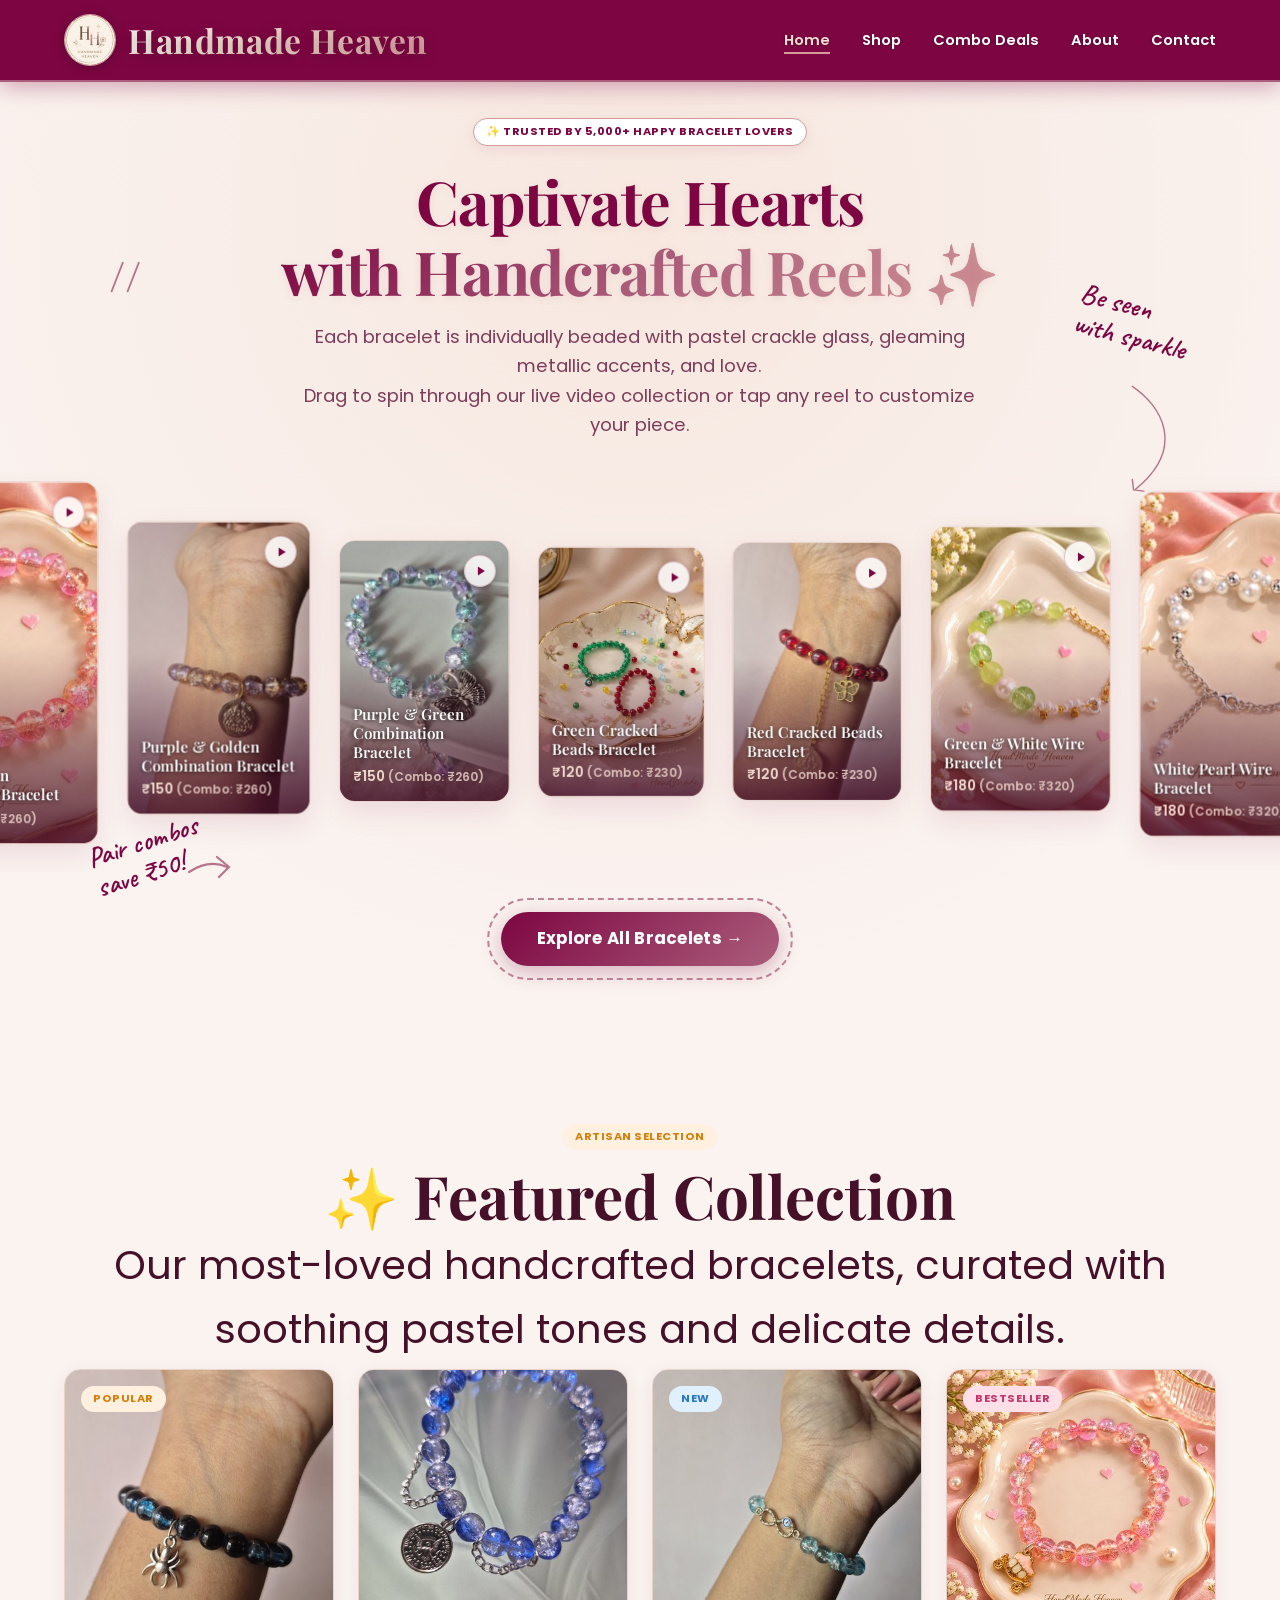
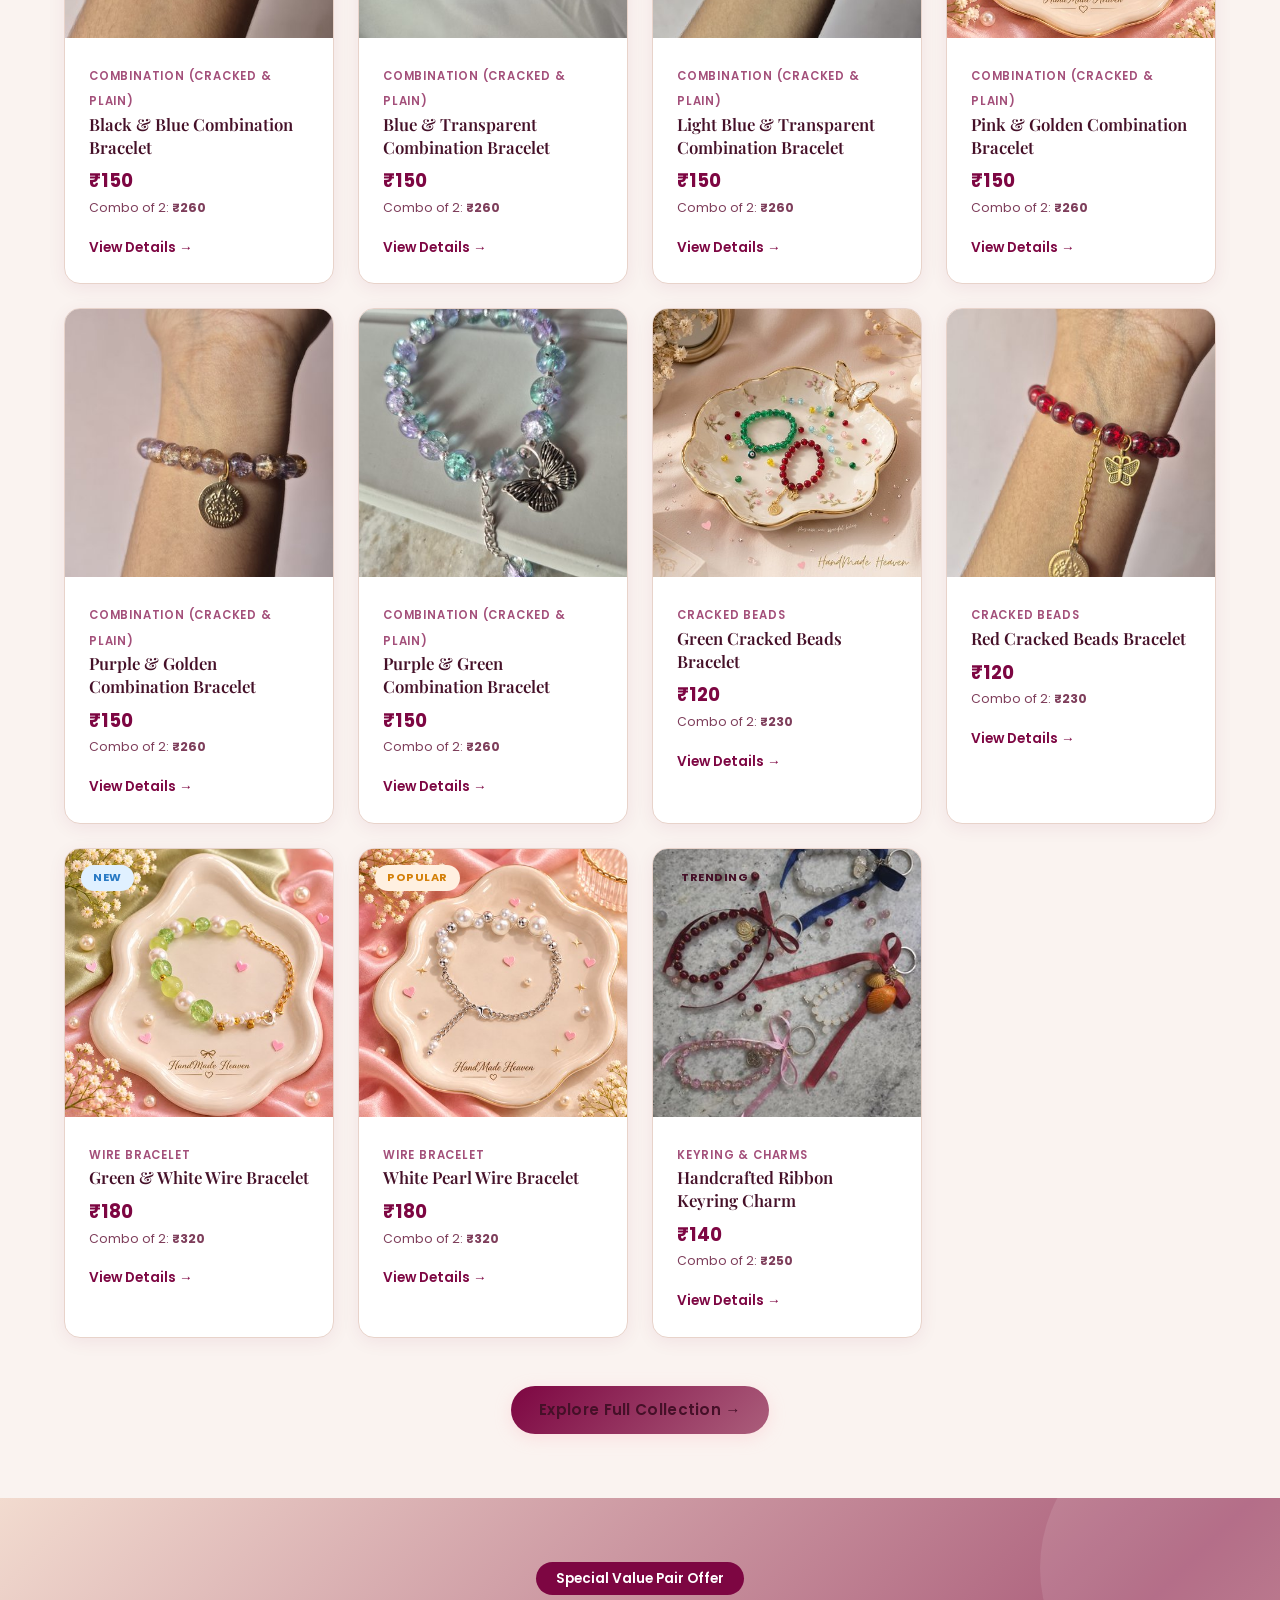
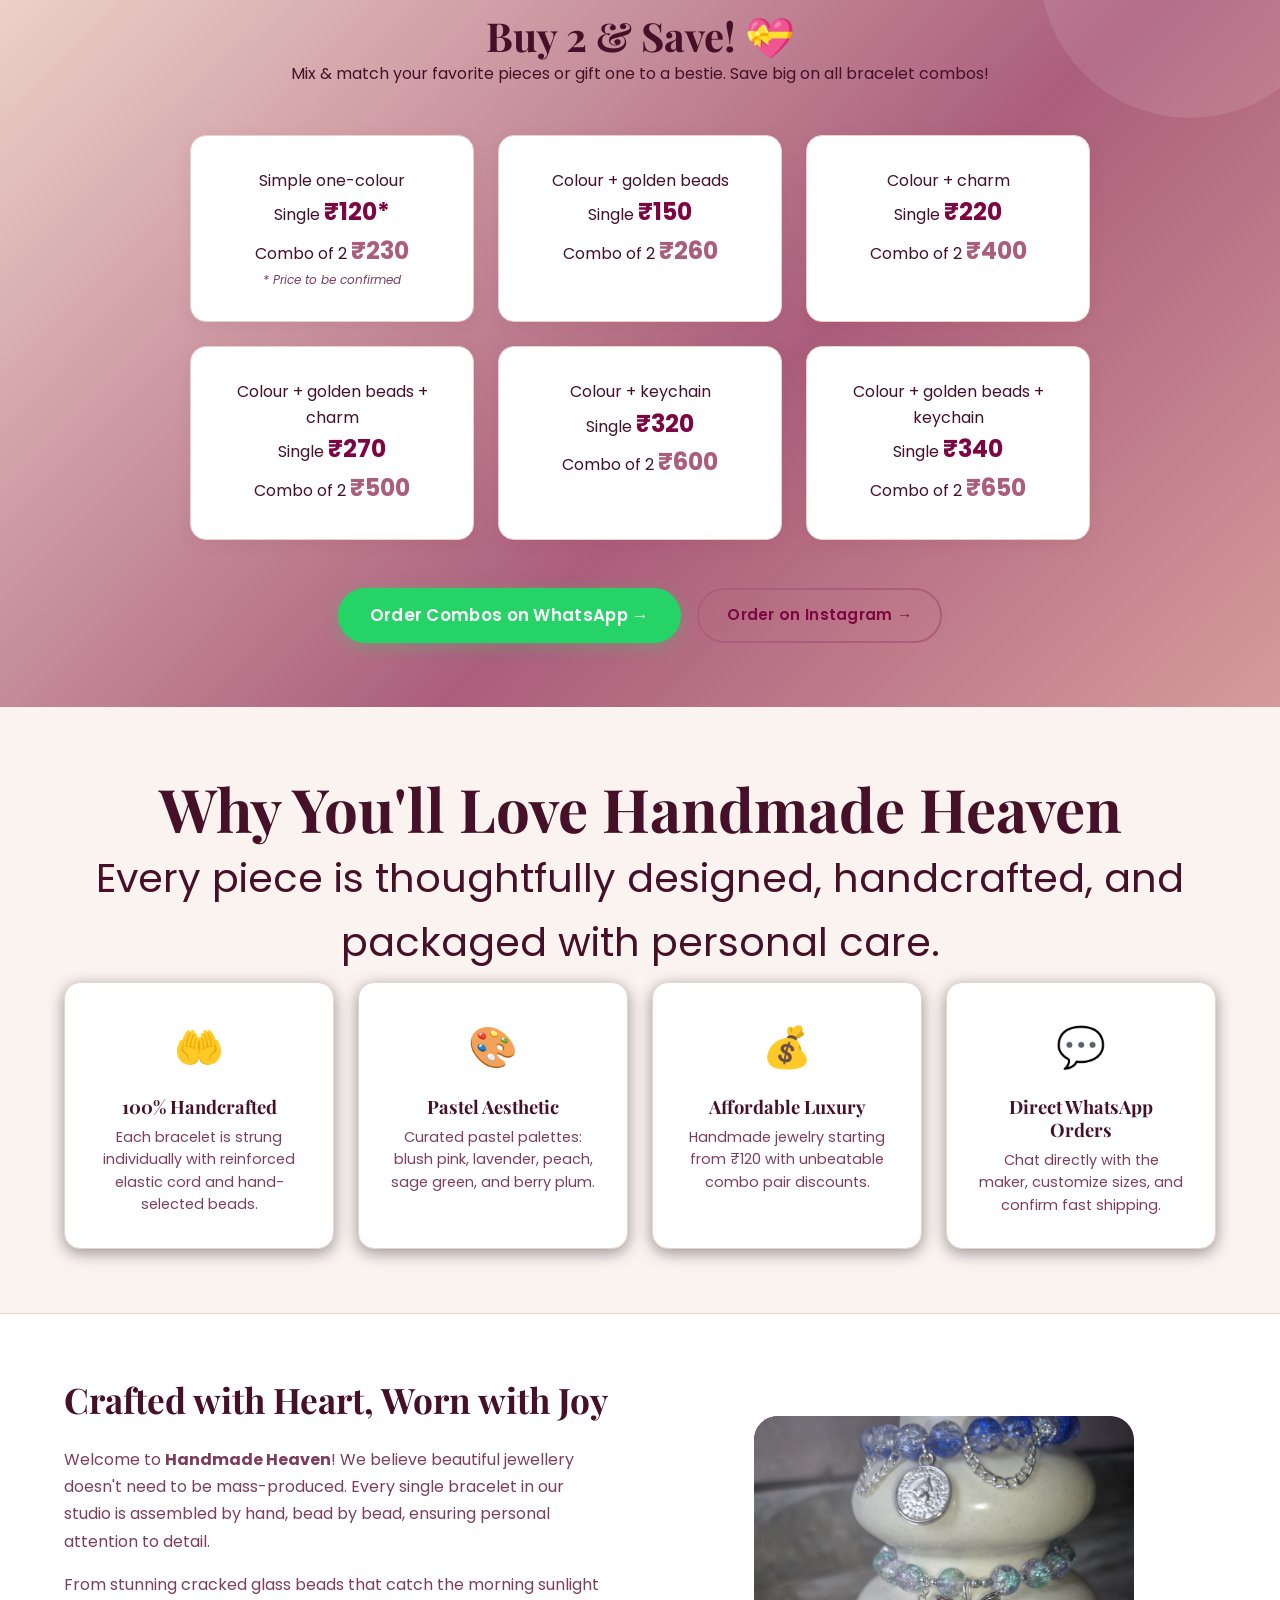
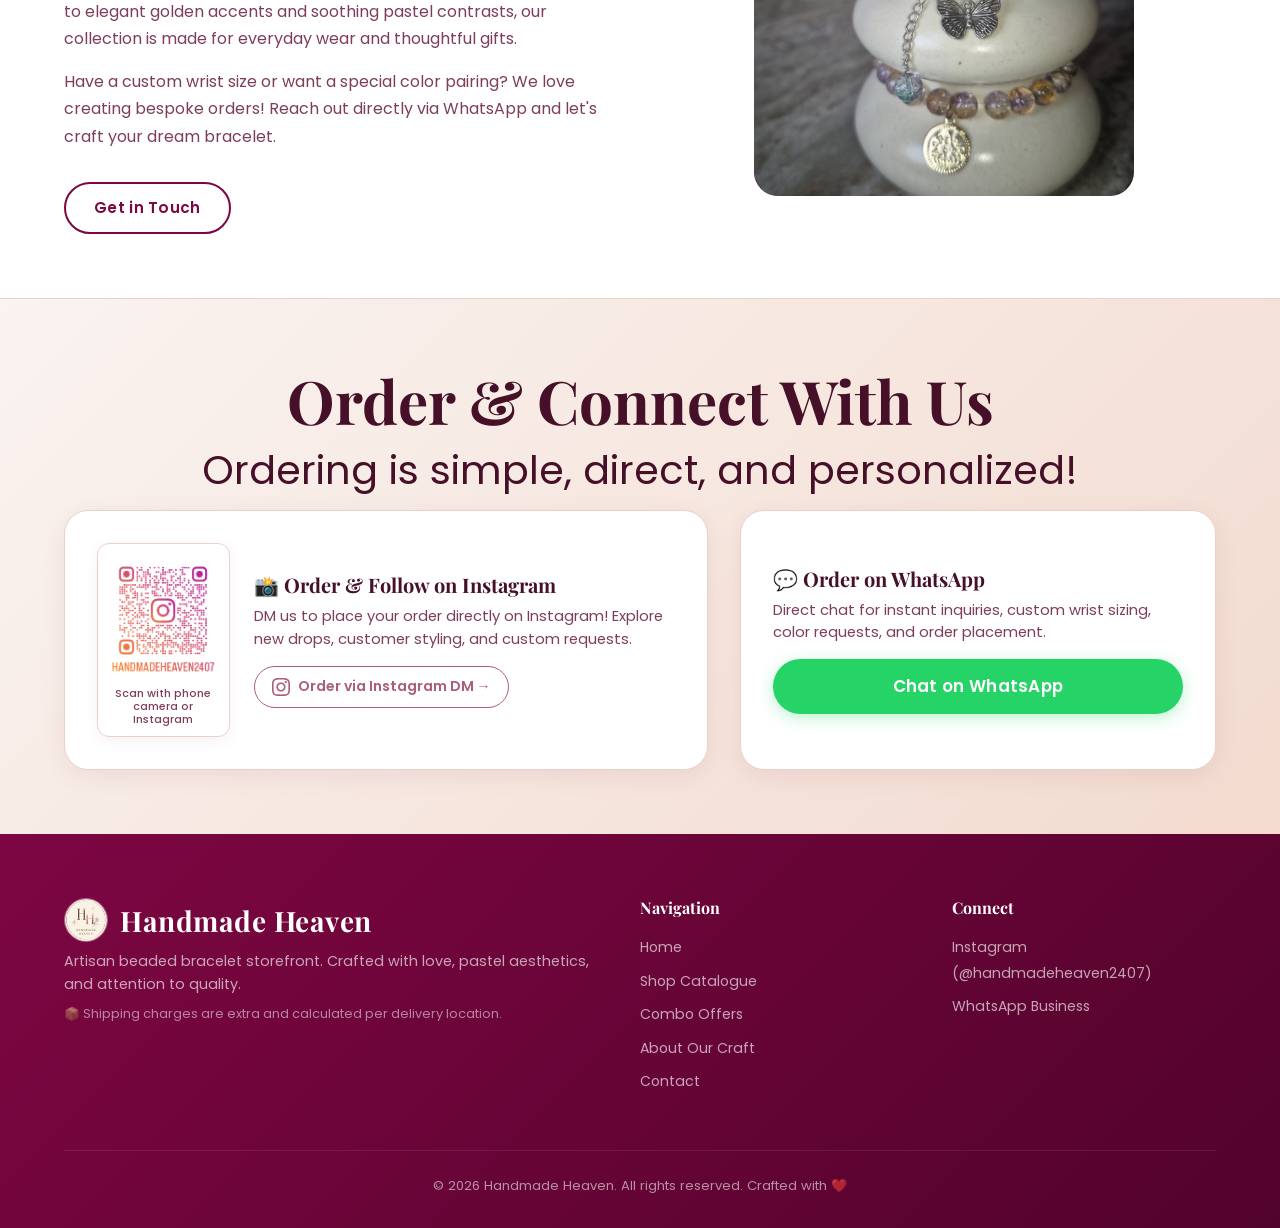
==== index.html @ 4e7ffc8c "Initial release of Handmade Heaven storefront with video carousel and catalog" ====
<!DOCTYPE html>
<html lang="en">
<head>
  <meta charset="UTF-8">
  <meta name="viewport" content="width=device-width, initial-scale=1.0">
  <title>Handmade Heaven | Handcrafted Bracelet Jewelry</title>
  <meta name="description" content="Discover unique, handcrafted beaded bracelets made with love and care. Browse our pastel collection with WhatsApp ordering.">
  <link rel="icon" type="image/png" sizes="32x32" href="favicon.png">
  <link rel="shortcut icon" href="favicon.ico">
  <link rel="apple-touch-icon" href="assets/images/logo.png">
  <link rel="preconnect" href="https://fonts.googleapis.com">
  <link rel="preconnect" href="https://fonts.gstatic.com" crossorigin>
  <link href="https://fonts.googleapis.com/css2?family=Caveat:wght@600&family=Playfair+Display:ital,wght@0,500;0,600;0,700;1,400&family=Poppins:wght@300;400;500;600;700&display=swap" rel="stylesheet">
  <link rel="stylesheet" href="css/style.css">
</head>
<body>

  <!-- Navigation -->
  <nav class="navbar" id="navbar">
    <div class="container">
      <a href="index.html" class="nav-logo">
        <img src="assets/images/logo.png" alt="Handmade Heaven Logo" class="nav-logo-img">
        <span class="nav-logo-text">Handmade Heaven</span>
      </a>
      <ul class="nav-links" id="navLinks">
        <li><a href="index.html" class="active">Home</a></li>
        <li><a href="catalogue.html">Shop</a></li>
        <li><a href="#combos">Combo Deals</a></li>
        <li><a href="#about">About</a></li>
        <li><a href="#contact">Contact</a></li>
      </ul>
      <div class="nav-hamburger" id="navHamburger" aria-label="Toggle Menu">
        <span></span>
        <span></span>
        <span></span>
      </div>
    </div>
  </nav>

  <!-- Hero Section with Cylindrical Video Carousel -->
  <section class="hero hero-reelmark" id="hero">
    <!-- Top badge -->
    <div class="hero-top-badge animate-on-scroll">
      <span class="badge badge-hero">✨ Trusted by 5,000+ happy bracelet lovers</span>
    </div>

    <!-- Centered Headlines -->
    <div class="hero-header-wrap animate-on-scroll">
      <h1 class="hero-main-title">
        Captivate Hearts <br>
        <span class="hero-highlight">with Handcrafted Reels ✨</span>
      </h1>
      <p class="hero-subline">
        Each bracelet is individually beaded with pastel crackle glass, gleaming metallic accents, and love.<br>
        Drag to spin through our live video collection or tap any reel to customize your piece.
      </p>
    </div>

    <!-- Doodles & Handwritten Accents -->
    <div class="hero-doodle-layer">
      <!-- Slashes -->
      <svg class="doodle-slashes" viewBox="0 0 60 60">
        <line class="hand-stroke" x1="12" y1="48" x2="26" y2="12"/>
        <line class="hand-stroke" x1="32" y1="48" x2="46" y2="12"/>
      </svg>

      <!-- Handwritten note right -->
      <div class="hero-hand-note hero-note-right">
        Be seen<br>with sparkle
      </div>
      <svg class="hero-arrow-right" viewBox="0 0 140 200">
        <path class="hand-stroke" d="M 30 15 C 75 45, 115 110, 35 175" />
        <polyline class="hand-stroke" points="30,160 32,176 48,178" />
      </svg>

      <!-- Handwritten note left -->
      <div class="hero-hand-note hero-note-left">
        Pair combos<br>save ₹50!
      </div>
      <svg class="hero-arrow-left" viewBox="0 0 60 50">
        <path class="hand-stroke" d="M 10 25 Q 30 12 48 20" />
        <polyline class="hand-stroke" points="38,10 50,20 40,30" />
      </svg>
    </div>

    <!-- Cylindrical 10-Card Video Carousel Stage -->
    <div class="reelmark-carousel-stage" id="reelCarouselStage" aria-label="Curved video reel showcase">
      <!-- 8-10 product cards injected and morphed by app.js -->
    </div>

    <!-- Main Hero CTA Button -->
    <div class="hero-cta-wrapper animate-on-scroll">
      <div class="btn-cta-ring"></div>
      <a href="catalogue.html" class="btn btn-hero-cta">Explore All Bracelets &rarr;</a>
    </div>
  </section>

  <!-- Featured Collection -->
  <section class="section featured-products" id="featured">
    <div class="container">
      <div class="section-title text-center animate-on-scroll">
        <span class="badge badge-popular" style="margin-bottom: 0.5rem;">Artisan Selection</span>
        <h2>✨ Featured Collection</h2>
        <div class="divider"></div>
        <p>Our most-loved handcrafted bracelets, curated with soothing pastel tones and delicate details.</p>
      </div>

      <div class="products-grid" id="featuredGrid">
        <!-- Rendered by app.js -->
      </div>

      <div class="text-center" style="margin-top: var(--space-2xl);">
        <a href="catalogue.html" class="btn btn-primary btn-lg">Explore Full Collection &rarr;</a>
      </div>
    </div>
  </section>

  <!-- Combo Deals Section -->
  <section class="section combo-section" id="combos">
    <div class="container">
      <div class="combo-header animate-on-scroll">
        <span class="combo-badge">Special Value Pair Offer</span>
        <h2>Buy 2 &amp; Save! 💝</h2>
        <p>Mix &amp; match your favorite pieces or gift one to a bestie. Save big on all bracelet combos!</p>
      </div>

      <div class="pricing-grid animate-on-scroll" id="pricingCards">
        <!-- Rendered dynamically by app.js -->
      </div>

      <div class="text-center" style="margin-top: var(--space-2xl); display: flex; justify-content: center; gap: 1rem; flex-wrap: wrap;">
        <a href="catalogue.html" class="btn btn-whatsapp btn-lg">Order Combos on WhatsApp &rarr;</a>
        <a href="https://www.instagram.com/handmadeheaven2407?utm_source=ig_web_button_share_sheet&xtok=ZDNlZDc0MzIxNw==" target="_blank" rel="noopener noreferrer" class="btn btn-secondary btn-lg" style="border-color: #AB5E7B; color: #7D0642; font-weight: 600;">Order on Instagram &rarr;</a>
      </div>
    </div>
  </section>

  <!-- Why Choose Us Section -->
  <section class="section" id="features">
    <div class="container">
      <div class="section-title text-center animate-on-scroll">
        <h2>Why You'll Love Handmade Heaven</h2>
        <div class="divider"></div>
        <p>Every piece is thoughtfully designed, handcrafted, and packaged with personal care.</p>
      </div>

      <div class="features-grid animate-on-scroll">
        <div class="feature-card">
          <div class="feature-icon">🤲</div>
          <h3>100% Handcrafted</h3>
          <p>Each bracelet is strung individually with reinforced elastic cord and hand-selected beads.</p>
        </div>
        <div class="feature-card">
          <div class="feature-icon">🎨</div>
          <h3>Pastel Aesthetic</h3>
          <p>Curated pastel palettes: blush pink, lavender, peach, sage green, and berry plum.</p>
        </div>
        <div class="feature-card">
          <div class="feature-icon">💰</div>
          <h3>Affordable Luxury</h3>
          <p>Handmade jewelry starting from ₹120 with unbeatable combo pair discounts.</p>
        </div>
        <div class="feature-card">
          <div class="feature-icon">💬</div>
          <h3>Direct WhatsApp Orders</h3>
          <p>Chat directly with the maker, customize sizes, and confirm fast shipping.</p>
        </div>
      </div>
    </div>
  </section>

  <!-- About Section -->
  <section class="section about-section" id="about">
    <div class="container">
      <div class="about-wrapper">
        <div class="about-text animate-on-scroll">
          <h2>Crafted with Heart, Worn with Joy</h2>
          <p>
            Welcome to <strong>Handmade Heaven</strong>! We believe beautiful jewellery doesn't need to be mass-produced. Every single bracelet in our studio is assembled by hand, bead by bead, ensuring personal attention to detail.
          </p>
          <p>
            From stunning cracked glass beads that catch the morning sunlight to elegant golden accents and soothing pastel contrasts, our collection is made for everyday wear and thoughtful gifts.
          </p>
          <p>
            Have a custom wrist size or want a special color pairing? We love creating bespoke orders! Reach out directly via WhatsApp and let's craft your dream bracelet.
          </p>
          <a href="#contact" class="btn btn-outline-dark" style="margin-top: var(--space-md);">Get in Touch</a>
        </div>
        <div class="about-visual animate-on-scroll">
          <div class="about-decorative">
            <img src="assets/images/hero/2.jpg" alt="Handmade Heaven craft artistry" style="width: 100%; height: 100%; object-fit: cover; border-radius: var(--radius-xl);">
          </div>
        </div>
      </div>
    </div>
  </section>

  <!-- Instagram & WhatsApp Contact Section -->
  <section class="section contact-section" id="contact">
    <div class="container">
      <div class="section-title text-center animate-on-scroll">
        <h2>Order &amp; Connect With Us</h2>
        <div class="divider"></div>
        <p>Ordering is simple, direct, and personalized!</p>
      </div>

      <div class="contact-grid animate-on-scroll">
        <div class="contact-block contact-block-instagram">
          <div class="instagram-card-inner">
            <div class="instagram-qr-wrap">
              <img src="assets/images/instagram-qr.png" alt="Handmade Heaven Instagram QR Code" class="instagram-qr-img">
              <span class="qr-scan-hint">Scan with phone camera or Instagram</span>
            </div>
            <div class="instagram-card-info">
              <h3>📸 Order &amp; Follow on Instagram</h3>
              <p>DM us to place your order directly on Instagram! Explore new drops, customer styling, and custom requests.</p>
              <div class="instagram-actions-wrap">
                <a href="https://www.instagram.com/handmadeheaven2407?utm_source=ig_web_button_share_sheet&xtok=ZDNlZDc0MzIxNw==" target="_blank" rel="noopener noreferrer" class="instagram-link">
                  <svg width="18" height="18" viewBox="0 0 24 24" fill="currentColor" style="flex-shrink:0;">
                    <path d="M12 2.163c3.204 0 3.584.012 4.85.07 3.252.148 4.771 1.691 4.919 4.919.058 1.265.069 1.645.069 4.849 0 3.205-.012 3.584-.069 4.849-.149 3.225-1.664 4.771-4.919 4.919-1.266.058-1.644.07-4.85.07-3.204 0-3.584-.012-4.849-.07-3.26-.149-4.771-1.699-4.919-4.92-.058-1.265-.07-1.644-.07-4.849 0-3.204.013-3.583.07-4.849.149-3.227 1.664-4.771 4.919-4.919 1.266-.057 1.645-.069 4.849-.069zm0-2.163c-3.259 0-3.667.014-4.947.072-4.358.2-6.78 2.618-6.98 6.98-.059 1.281-.073 1.689-.073 4.948 0 3.259.014 3.668.072 4.948.2 4.358 2.618 6.78 6.98 6.98 1.281.058 1.689.072 4.948.072 3.259 0 3.668-.014 4.948-.072 4.354-.2 6.782-2.618 6.979-6.98.059-1.28.073-1.689.073-4.948 0-3.259-.014-3.667-.072-4.947-.196-4.354-2.617-6.78-6.979-6.98-1.281-.059-1.69-.073-4.949-.073zm0 5.838c-3.403 0-6.162 2.759-6.162 6.162s2.759 6.163 6.162 6.163 6.162-2.759 6.162-6.163c0-3.403-2.759-6.162-6.162-6.162zm0 10.162c-2.209 0-4-1.79-4-4 0-2.209 1.791-4 4-4s4 1.791 4 4c0 2.21-1.791 4-4 4zm6.406-11.845c-.796 0-1.441.645-1.441 1.44s.645 1.44 1.441 1.44c.795 0 1.439-.645 1.439-1.44s-.644-1.44-1.439-1.44z"/>
                  </svg>
                  <span>Order via Instagram DM &rarr;</span>
                </a>
              </div>
            </div>
          </div>
        </div>
        <div class="contact-block">
          <h3>💬 Order on WhatsApp</h3>
          <p>Direct chat for instant inquiries, custom wrist sizing, color requests, and order placement.</p>
          <a id="homeWhatsappBtn" href="https://wa.me/919XXXXXXXXX" target="_blank" rel="noopener noreferrer" class="btn btn-whatsapp btn-lg">
            Chat on WhatsApp
          </a>
        </div>
      </div>
    </div>
  </section>

  <!-- Footer -->
  <footer class="footer">
    <div class="container">
      <div class="footer-grid">
        <div class="footer-brand">
          <h3>
            <img src="assets/images/logo.png" alt="Handmade Heaven Logo" class="footer-logo-img">
            <span>Handmade Heaven</span>
          </h3>
          <p>Artisan beaded bracelet storefront. Crafted with love, pastel aesthetics, and attention to quality.</p>
          <p style="margin-top: var(--space-sm); font-size: 0.8rem; opacity: 0.6;">📦 Shipping charges are extra and calculated per delivery location.</p>
        </div>
        <div>
          <h4>Navigation</h4>
          <ul>
            <li><a href="index.html">Home</a></li>
            <li><a href="catalogue.html">Shop Catalogue</a></li>
            <li><a href="#combos">Combo Offers</a></li>
            <li><a href="#about">About Our Craft</a></li>
            <li><a href="#contact">Contact</a></li>
          </ul>
        </div>
        <div>
          <h4>Connect</h4>
          <ul>
            <li><a href="https://www.instagram.com/handmadeheaven2407?utm_source=ig_web_button_share_sheet&xtok=ZDNlZDc0MzIxNw==" target="_blank" rel="noopener noreferrer">Instagram (@handmadeheaven2407)</a></li>
            <li><a href="https://wa.me/919XXXXXXXXX" target="_blank" rel="noopener noreferrer">WhatsApp Business</a></li>
          </ul>
        </div>
      </div>
      <div class="footer-bottom text-center">
        <p>&copy; 2026 Handmade Heaven. All rights reserved. Crafted with ❤️</p>
      </div>
    </div>
  </footer>

  <!-- Scripts -->
  <script src="js/products.js"></script>
  <script src="js/app.js"></script>
</body>
</html>
---- css/style.css ----
/* ============================================================
   HANDMADE HEAVEN — Complete Stylesheet
   ============================================================ */

/* ---------- CSS Custom Properties ---------- */
:root {
  /* User-Defined 4-Tone Berry Romance Palette:
     #7D0642 (Deep Wine Magenta)
     #AB5E7B (Dusty Rose Mauve)
     #D59B9B (Soft Blushing Rose)
     #F2DBCF (Warm Peach/Almond Cream)
  */
  --color-primary: #AB5E7B;
  --color-secondary: #F2DBCF;
  --color-accent1: #D59B9B;
  --color-accent2: #7D0642;
  --color-dark: #7D0642;
  --color-bg: #FAF3F0;
  --color-card: #FFFFFF;
  --color-card-border: #E8D3CA;
  --color-text: #451028;
  --color-text-light: #7E3E5B;
  --color-whatsapp: #25D366;
  --color-whatsapp-hover: #1ebe57;

  /* Gradients */
  --gradient-primary: linear-gradient(135deg, #7D0642 0%, #AB5E7B 100%);
  --gradient-hero: radial-gradient(circle at 50% 15%, #F7E7DF 0%, #FAF3F0 75%);
  --gradient-dark: linear-gradient(135deg, #7D0642, #52032B);

  /* Spacing */
  --space-xs: .25rem;
  --space-sm: .5rem;
  --space-md: 1rem;
  --space-lg: 1.5rem;
  --space-xl: 2rem;
  --space-2xl: 3rem;
  --space-3xl: 4rem;

  /* Border-radius */
  --radius-sm: 8px;
  --radius-md: 12px;
  --radius-lg: 16px;
  --radius-xl: 24px;
  --radius-full: 9999px;

  /* Shadows - Warm Mauve Tinted Shadows */
  --shadow-sm: 0 2px 10px rgba(125, 6, 66, 0.06);
  --shadow-md: 0 6px 20px rgba(125, 6, 66, 0.10);
  --shadow-lg: 0 12px 36px rgba(125, 6, 66, 0.14);
  --shadow-xl: 0 18px 50px rgba(125, 6, 66, 0.20);

  /* Transitions */
  --ease: .3s ease;
  --ease-slow: .5s ease;

  /* Layout */
  --max-width: 1200px;
  --nav-height: 82px;
}

/* ---------- Reset & Base ---------- */
*,
*::before,
*::after {
  box-sizing: border-box;
  margin: 0;
  padding: 0;
}

html {
  scroll-behavior: smooth;
  -webkit-text-size-adjust: 100%;
}

body {
  font-family: 'Poppins', sans-serif;
  color: var(--color-text);
  background: var(--color-bg);
  line-height: 1.6;
  overflow-x: hidden;
  -webkit-font-smoothing: antialiased;
}

img {
  max-width: 100%;
  height: auto;
  display: block;
}

a {
  text-decoration: none;
  color: inherit;
  transition: color var(--ease);
}

ul,
ol {
  list-style: none;
}

button {
  cursor: pointer;
  border: none;
  background: none;
  font-family: inherit;
}

input,
select {
  font-family: inherit;
}

h1,
h2,
h3,
h4 {
  font-family: 'Playfair Display', serif;
  font-weight: 700;
  line-height: 1.25;
  color: var(--color-text);
}

/* ---------- Custom Scrollbar ---------- */
::-webkit-scrollbar {
  width: 8px;
}

::-webkit-scrollbar-track {
  background: var(--color-bg);
}

::-webkit-scrollbar-thumb {
  background: var(--color-primary);
  border-radius: var(--radius-full);
}

::-webkit-scrollbar-thumb:hover {
  background: var(--color-dark);
}

/* ---------- Utility Classes ---------- */
.container {
  max-width: var(--max-width);
  margin: 0 auto;
  padding: 0 var(--space-lg);
}

.grid {
  display: grid;
  gap: var(--space-lg);
}

.flex {
  display: flex;
}

.flex-center {
  display: flex;
  align-items: center;
  justify-content: center;
}

.flex-between {
  display: flex;
  align-items: center;
  justify-content: space-between;
}

.text-center {
  text-align: center;
}

.sr-only {
  position: absolute;
  width: 1px;
  height: 1px;
  padding: 0;
  margin: -1px;
  overflow: hidden;
  clip: rect(0, 0, 0, 0);
  white-space: nowrap;
  border: 0;
}

/* ---------- Section Styling ---------- */
.section {
  padding: var(--space-3xl) 0;
}

.section-title {
  font-size: clamp(1.75rem, 4vw, 2.5rem);
  text-align: center;
  margin-bottom: var(--space-sm);
}

.section-subtitle {
  text-align: center;
  color: var(--color-text-light);
  font-size: 1rem;
  margin-bottom: var(--space-2xl);
  max-width: 560px;
  margin-left: auto;
  margin-right: auto;
}

.section-divider {
  width: 60px;
  height: 3px;
  background: var(--gradient-primary);
  border-radius: var(--radius-full);
  margin: var(--space-md) auto var(--space-lg);
}

/* ---------- Buttons ---------- */
.btn {
  display: inline-flex;
  align-items: center;
  justify-content: center;
  gap: var(--space-sm);
  padding: .75rem 1.75rem;
  border-radius: var(--radius-full);
  font-size: .95rem;
  font-weight: 600;
  transition: all var(--ease);
  letter-spacing: .3px;
}

.btn-primary {
  background: var(--gradient-primary);
  color: var(--color-text);
  box-shadow: 0 4px 16px rgba(255, 182, 193, .35);
}

.btn-primary:hover {
  transform: translateY(-2px);
  box-shadow: 0 8px 24px rgba(255, 182, 193, .5);
}

.btn-secondary {
  border: 2px solid var(--color-primary);
  color: var(--color-dark);
  background: transparent;
}

.btn-secondary:hover {
  background: var(--color-primary);
  color: #fff;
}

.btn-whatsapp {
  background: var(--color-whatsapp);
  color: #fff;
  font-size: 1.05rem;
  padding: .875rem 2rem;
  box-shadow: 0 4px 16px rgba(37, 211, 102, .3);
}

.btn-whatsapp:hover {
  background: var(--color-whatsapp-hover);
  transform: translateY(-2px);
  box-shadow: 0 8px 24px rgba(37, 211, 102, .45);
}

.btn-outline-dark {
  border: 2px solid var(--color-dark);
  color: var(--color-dark);
}

.btn-outline-dark:hover {
  background: var(--color-dark);
  color: #fff;
}

/* ---------- Navigation ---------- */
.navbar {
  position: sticky;
  top: 0;
  left: 0;
  right: 0;
  width: 100%;
  z-index: 1000;
  height: var(--nav-height);
  display: flex;
  align-items: center;
  background: #7D0642;
  border-bottom: 2px solid #AB5E7B;
  box-shadow: 0 4px 22px rgba(125, 6, 66, 0.35);
  transition: all var(--ease);
}

.navbar.scrolled {
  background: #610433;
  box-shadow: 0 6px 28px rgba(125, 6, 66, 0.45);
  border-bottom: 2px solid #D59B9B;
}

.navbar .nav-logo {
  background: linear-gradient(135deg, #FFFFFF 0%, #F2DBCF 50%, #D59B9B 100%);
  -webkit-background-clip: text;
  -webkit-text-fill-color: transparent;
  background-clip: text;
  text-shadow: 0 2px 14px rgba(0, 0, 0, 0.25);
}

.navbar .nav-logo-img {
  border-color: #D59B9B;
  box-shadow: 0 2px 12px rgba(0, 0, 0, 0.25);
  background: #FFFFFF;
}

.navbar .nav-links a {
  color: #FFFFFF;
  font-weight: 600;
  text-shadow: 0 1px 3px rgba(0, 0, 0, 0.3);
}

.navbar .nav-links a:hover,
.navbar .nav-links a.active {
  color: #F2DBCF;
}

.navbar .nav-links a::after {
  background: #D59B9B;
}

.navbar .nav-hamburger span {
  background: #FFFFFF;
}

.navbar .container {
  display: flex;
  align-items: center;
  justify-content: space-between;
  width: 100%;
}

.nav-logo {
  font-family: 'Playfair Display', Georgia, serif;
  font-size: clamp(1.6rem, 2.8vw, 2.1rem);
  font-weight: 700;
  letter-spacing: 0.6px;
  background: linear-gradient(135deg, #581138 0%, #9B3B68 45%, #D87093 100%);
  -webkit-background-clip: text;
  -webkit-text-fill-color: transparent;
  background-clip: text;
  text-shadow: 0 2px 14px rgba(88, 17, 56, 0.15);
  white-space: nowrap;
  display: inline-flex;
  align-items: center;
  gap: 0.75rem;
  line-height: 1.1;
  transition: transform var(--ease), filter var(--ease);
}

.nav-logo-img {
  width: 52px;
  height: 52px;
  border-radius: 50%;
  object-fit: cover;
  box-shadow: 0 2px 10px rgba(88, 17, 56, 0.18);
  border: 1.5px solid rgba(216, 112, 147, 0.4);
  flex-shrink: 0;
  transition: transform var(--ease), box-shadow var(--ease);
}

.nav-logo:hover .nav-logo-img {
  transform: rotate(6deg) scale(1.05);
  box-shadow: 0 4px 14px rgba(88, 17, 56, 0.28);
}

.nav-logo-text {
  display: inline-block;
}

.nav-logo:hover {
  transform: translateY(-1px) scale(1.01);
  filter: brightness(1.1);
}

.nav-logo .sparkle-icon {
  -webkit-text-fill-color: initial;
  display: inline-block;
  font-size: 1.1em;
  animation: sparkleTwinkle 3s ease-in-out infinite;
}

@keyframes sparkleTwinkle {

  0%,
  100% {
    transform: rotate(0deg) scale(1);
    opacity: 0.9;
  }

  50% {
    transform: rotate(15deg) scale(1.15);
    opacity: 1;
  }
}

.nav-links {
  display: flex;
  gap: var(--space-xl);
}

.nav-links a {
  font-size: .92rem;
  font-weight: 600;
  color: var(--color-text);
  position: relative;
  padding: .25rem 0;
}

.nav-links a::after {
  content: '';
  position: absolute;
  bottom: 0;
  left: 0;
  width: 0;
  height: 2px;
  background: var(--color-dark);
  transition: width var(--ease);
}

.nav-links a:hover,
.nav-links a.active {
  color: var(--color-dark);
}

.nav-links a:hover::after,
.nav-links a.active::after {
  width: 100%;
}

/* Hamburger */
.nav-hamburger {
  display: none;
  flex-direction: column;
  gap: 5px;
  padding: var(--space-sm);
  z-index: 1100;
}

.nav-hamburger span {
  display: block;
  width: 24px;
  height: 2px;
  background: var(--color-text);
  border-radius: 2px;
  transition: all var(--ease);
}

.nav-hamburger.open span:nth-child(1) {
  transform: translateY(7px) rotate(45deg);
}

.nav-hamburger.open span:nth-child(2) {
  opacity: 0;
}

.nav-hamburger.open span:nth-child(3) {
  transform: translateY(-7px) rotate(-45deg);
}

/* Mobile menu overlay */
.nav-overlay {
  display: none;
  position: fixed;
  inset: 0;
  background: rgba(74, 55, 40, .3);
  z-index: 1050;
  opacity: 0;
  transition: opacity var(--ease);
}

.nav-overlay.visible {
  display: block;
  opacity: 1;
}

/* Mobile slide-in */
.nav-mobile {
  position: fixed;
  top: 0;
  right: -300px;
  width: 280px;
  height: 100%;
  background: var(--color-card);
  z-index: 1060;
  padding: calc(var(--nav-height) + var(--space-xl)) var(--space-xl) var(--space-xl);
  transition: right var(--ease);
  box-shadow: var(--shadow-xl);
}

.nav-mobile.open {
  right: 0;
}

.nav-mobile a {
  display: block;
  padding: var(--space-md) 0;
  font-size: 1.1rem;
  font-weight: 500;
  color: var(--color-text);
  border-bottom: 1px solid rgba(74, 55, 40, .08);
}

.nav-mobile a:hover {
  color: var(--color-dark);
}

@media (max-width: 768px) {
  .nav-links {
    display: none;
  }

  .nav-hamburger {
    display: flex;
  }
}

/* ---------- Hero Section (Reelmark Cylindrical Stage) ---------- */
.hero-reelmark {
  position: relative;
  min-height: 85vh;
  padding-top: 2.2rem;
  padding-bottom: 3.5rem;
  display: flex;
  flex-direction: column;
  align-items: center;
  justify-content: flex-start;
  overflow: hidden;
  background: radial-gradient(circle at 50% 15%, #F7E7DF 0%, var(--color-bg) 75%);
  user-select: none;
  -webkit-user-select: none;
}

.hero-top-badge {
  margin-bottom: 1.25rem;
  z-index: 10;
}

.badge-hero {
  background: #FFFFFF;
  color: #7D0642;
  border: 1px solid #D59B9B;
  font-size: 0.88rem;
  font-weight: 600;
  padding: 0.45rem 1.35rem;
  box-shadow: 0 4px 14px rgba(125, 6, 66, 0.08);
}

.hero-header-wrap {
  text-align: center;
  max-width: 900px;
  padding: 0 1.5rem;
  z-index: 10;
  margin-bottom: 1rem;
}

.hero-main-title {
  font-family: 'Playfair Display', Georgia, serif;
  font-size: clamp(2.3rem, 5.2vw, 3.8rem);
  font-weight: 700;
  line-height: 1.15;
  color: #7D0642;
  letter-spacing: -0.02em;
  margin-bottom: 1rem;
  text-shadow: 0 2px 10px rgba(125, 6, 66, 0.08);
}

.hero-highlight {
  background: linear-gradient(135deg, #7D0642 0%, #AB5E7B 50%, #D59B9B 100%);
  -webkit-background-clip: text;
  -webkit-text-fill-color: transparent;
  background-clip: text;
}

.hero-subline {
  font-size: clamp(0.95rem, 1.8vw, 1.15rem);
  line-height: 1.6;
  color: #7E3E5B;
  max-width: 680px;
  margin: 0 auto;
}

/* Handwritten Doodles */
.hero-doodle-layer {
  position: absolute;
  inset: 0;
  pointer-events: none;
  z-index: 25;
}

.hand-stroke {
  fill: none;
  stroke: #AB5E7B;
  stroke-width: 2.2;
  stroke-linecap: round;
  stroke-linejoin: round;
}

.doodle-slashes {
  position: absolute;
  left: 8%;
  top: 18%;
  width: 48px;
  height: 48px;
  opacity: 0.85;
}

.hero-hand-note {
  position: absolute;
  font-family: 'Caveat', cursive;
  font-size: 1.75rem;
  font-weight: 600;
  color: #7D0642;
  line-height: 1.1;
  pointer-events: none;
}

.hero-note-right {
  right: 7%;
  top: 22%;
  transform: rotate(14deg);
}

.hero-arrow-right {
  position: absolute;
  right: 6%;
  top: 30%;
  width: 90px;
  height: 150px;
  opacity: 0.85;
}

.hero-note-left {
  left: 7%;
  bottom: 15%;
  transform: rotate(-18deg);
}

.hero-arrow-left {
  position: absolute;
  left: 14%;
  bottom: 14%;
  width: 60px;
  height: 50px;
  opacity: 0.85;
}

@media (max-width: 992px) {
  .hero-doodle-layer { display: none; }
}

/* Cylindrical Video Carousel Stage */
.reelmark-carousel-stage {
  position: relative;
  width: 100%;
  height: 400px;
  margin: 1rem 0 2rem;
  cursor: grab;
  z-index: 20;
  touch-action: none;
  overflow: hidden;
}

.reelmark-carousel-stage:active {
  cursor: grabbing;
}

.reel-card-wrap {
  position: absolute;
  top: 0;
  left: 0;
  will-change: transform;
  overflow: hidden;
  background: #FFFFFF;
  border: 1.5px solid #E8D3CA;
  border-radius: var(--radius-lg);
  box-shadow: 0 10px 28px rgba(125, 6, 66, 0.10);
  cursor: pointer;
  transition: box-shadow 0.25s ease, border-color 0.25s ease;
}

.reel-card-wrap:hover {
  box-shadow: 0 14px 38px rgba(125, 6, 66, 0.22);
  border-color: #AB5E7B;
}

.reel-tile-viewport {
  position: absolute;
  inset: 0;
  overflow: hidden;
  background: #F2DBCF;
}

.reel-card-media {
  position: absolute;
  inset: 0;
  width: 100%;
  height: 100%;
  object-fit: cover;
  display: block;
  pointer-events: none;
  z-index: 1;
}

.reel-card-video {
  position: absolute;
  inset: 0;
  width: 100%;
  height: 100%;
  object-fit: cover;
  display: block;
  pointer-events: none;
  z-index: 2;
  opacity: 0;
  transition: opacity 0.4s ease;
}

.reel-card-video.playing {
  opacity: 1;
}

.reel-card-overlay {
  position: absolute;
  inset: 0;
  background: linear-gradient(180deg, rgba(0,0,0,0) 45%, rgba(69, 16, 40, 0.85) 100%);
  pointer-events: none;
  z-index: 3;
}

.reel-card-info {
  position: absolute;
  bottom: 0.85rem;
  left: 0.85rem;
  right: 0.85rem;
  z-index: 4;
  color: #FFFFFF;
  pointer-events: none;
}

.reel-card-name {
  font-family: 'Playfair Display', Georgia, serif;
  font-size: 0.95rem;
  font-weight: 600;
  line-height: 1.25;
  margin-bottom: 0.2rem;
  color: #FFFFFF;
  text-shadow: 0 1px 4px rgba(0,0,0,0.7);
}

.reel-card-price {
  font-size: 0.85rem;
  font-weight: 600;
  color: #F2DBCF;
}

.reel-play-pill {
  position: absolute;
  top: 0.85rem;
  right: 0.85rem;
  width: 32px;
  height: 32px;
  background: rgba(255, 255, 255, 0.85);
  backdrop-filter: blur(8px);
  -webkit-backdrop-filter: blur(8px);
  border: 1px solid rgba(171, 94, 123, 0.35);
  border-radius: 50%;
  display: flex;
  align-items: center;
  justify-content: center;
  z-index: 5;
  box-shadow: 0 2px 8px rgba(0,0,0,0.15);
}

.reel-play-pill svg {
  width: 12px;
  height: 12px;
  fill: #7D0642;
  margin-left: 2px;
}

/* CTA Wrapper with Dashed Ring */
.hero-cta-wrapper {
  position: relative;
  display: flex;
  align-items: center;
  justify-content: center;
  padding: 8px;
  z-index: 30;
}

.btn-cta-ring {
  position: absolute;
  inset: -6px;
  border: 2px dashed #AB5E7B;
  border-radius: var(--radius-full);
  pointer-events: none;
  opacity: 0.75;
}

.btn-hero-cta {
  background: linear-gradient(135deg, #7D0642 0%, #AB5E7B 100%);
  color: #FFFFFF;
  padding: 0.85rem 2.2rem;
  font-size: 1.05rem;
  font-weight: 700;
  border-radius: var(--radius-full);
  box-shadow: 0 6px 20px rgba(125, 6, 66, 0.28);
  transition: all var(--ease);
}

.btn-hero-cta:hover {
  background: linear-gradient(135deg, #AB5E7B 0%, #7D0642 100%);
  color: #FFFFFF;
  transform: translateY(-2px);
  box-shadow: 0 10px 28px rgba(125, 6, 66, 0.38);
}

/* ---------- Featured Products ---------- */
.featured-products {
  background: var(--color-bg);
}

.products-grid {
  display: grid;
  grid-template-columns: repeat(auto-fill, minmax(260px, 1fr));
  gap: var(--space-lg);
}

/* ---------- Product Card ---------- */
.product-card {
  background: var(--color-card);
  border: 1px solid var(--color-card-border);
  border-radius: var(--radius-lg);
  overflow: hidden;
  box-shadow: 0 4px 18px rgba(125, 6, 66, 0.07);
  transition: all var(--ease);
  cursor: pointer;
  position: relative;
}

.product-card:hover {
  transform: translateY(-5px);
  box-shadow: 0 10px 30px rgba(125, 6, 66, 0.18);
  border-color: #AB5E7B;
}

.product-card-image {
  position: relative;
  overflow: hidden;
  aspect-ratio: 1 / 1;
  background: #F2DBCF;
}

.product-card-image img {
  width: 100%;
  height: 100%;
  object-fit: cover;
  transition: transform var(--ease-slow);
}

.product-card:hover .product-card-image img {
  transform: scale(1.08);
}

/* Image skeleton loader */
.product-card-image img {
  width: 100%;
  height: 100%;
  object-fit: cover;
  display: block;
  opacity: 1 !important;
  visibility: visible !important;
  transition: transform var(--ease-slow);
}

/* Badge */
.badge {
  display: inline-flex;
  align-items: center;
  padding: .25rem .75rem;
  border-radius: var(--radius-full);
  font-size: .7rem;
  font-weight: 700;
  text-transform: uppercase;
  letter-spacing: .5px;
}

.badge-popular {
  background: #FFF0E0;
  color: #D4800A;
}

.badge-bestseller {
  background: #FFE0E8;
  color: #C4376A;
}

.badge-new {
  background: #E0F0FF;
  color: #2A7AC4;
}

.badge-coming-soon {
  background: var(--color-secondary);
  color: var(--color-text-light);
}

.product-card .badge {
  position: absolute;
  top: var(--space-md);
  left: var(--space-md);
  z-index: 2;
}

.product-card-body {
  padding: var(--space-lg);
}

.product-card-category {
  font-size: .72rem;
  font-weight: 600;
  text-transform: uppercase;
  letter-spacing: .8px;
  color: var(--color-dark);
  opacity: .7;
  margin-bottom: var(--space-xs);
}

.product-card-name {
  font-family: 'Playfair Display', serif;
  font-size: 1.05rem;
  font-weight: 600;
  margin-bottom: var(--space-sm);
  line-height: 1.35;
}

.product-card-price {
  display: flex;
  flex-direction: column;
  gap: 2px;
  margin-bottom: var(--space-md);
}

.product-card-price .price-single {
  font-size: 1.15rem;
  font-weight: 700;
  color: var(--color-dark);
}

.product-card-price .price-combo {
  font-size: .78rem;
  color: var(--color-text-light);
}

.product-card-btn {
  display: inline-flex;
  align-items: center;
  gap: var(--space-xs);
  font-size: .85rem;
  font-weight: 600;
  color: var(--color-dark);
  transition: gap var(--ease);
}

.product-card:hover .product-card-btn {
  gap: var(--space-sm);
}

/* ---------- Combo Deals Section ---------- */
.combo-section {
  background: linear-gradient(135deg, var(--color-secondary), var(--color-primary) 60%, var(--color-accent1));
  position: relative;
  overflow: hidden;
}

.combo-section::before {
  content: '';
  position: absolute;
  width: 300px;
  height: 300px;
  background: rgba(255, 255, 255, .1);
  border-radius: 50%;
  top: -80px;
  right: -60px;
}

.combo-header {
  text-align: center;
  margin-bottom: var(--space-2xl);
}

.combo-header h2 {
  font-size: clamp(1.8rem, 4vw, 2.5rem);
  color: var(--color-text);
}

.combo-header .combo-badge {
  display: inline-block;
  background: var(--color-dark);
  color: #fff;
  padding: .35rem 1.25rem;
  border-radius: var(--radius-full);
  font-size: .85rem;
  font-weight: 600;
  margin-bottom: var(--space-md);
}

.pricing-grid {
  display: grid;
  grid-template-columns: repeat(auto-fill, minmax(260px, 1fr));
  gap: var(--space-lg);
  max-width: 900px;
  margin: 0 auto;
}

.pricing-card {
  background: #FFFFFF;
  border: 1px solid var(--color-card-border);
  border-radius: var(--radius-lg);
  padding: var(--space-xl);
  text-align: center;
  transition: all var(--ease);
  box-shadow: 0 4px 18px rgba(125, 6, 66, 0.08);
}

.pricing-card:hover {
  transform: translateY(-4px);
  box-shadow: 0 8px 30px rgba(125, 6, 66, 0.22);
  border-color: #AB5E7B;
}

.pricing-amount {
  font-size: 1.5rem;
  font-weight: 700;
  color: #7D0642;
}

.pricing-combo .pricing-amount {
  color: #AB5E7B;
}

.pricing-note {
  font-size: .75rem;
  color: var(--color-text-light);
  font-style: italic;
}

/* ---------- Why Choose Us ---------- */
.features-grid {
  display: grid;
  grid-template-columns: repeat(auto-fill, minmax(240px, 1fr));
  gap: var(--space-lg);
}

.feature-card {
  background: var(--color-card);
  border: 1px solid var(--color-card-border);
  border-radius: var(--radius-lg);
  padding: var(--space-xl);
  text-align: center;
  box-shadow: 0 4px 16px rgba(0, 0, 0, 0.4);
  transition: all var(--ease);
}

.feature-card:hover {
  transform: translateY(-4px);
  border-color: #AB5E7B;
  box-shadow: 0 8px 28px rgba(125, 6, 66, 0.18);
}

.feature-icon {
  font-size: 2.5rem;
  margin-bottom: var(--space-md);
}

.feature-card h3 {
  font-size: 1.15rem;
  margin-bottom: var(--space-sm);
}

.feature-card p {
  font-size: .9rem;
  color: var(--color-text-light);
  line-height: 1.55;
}

/* ---------- About Section ---------- */
.about-section {
  background: #FFFFFF;
  border-top: 1px solid var(--color-card-border);
  border-bottom: 1px solid var(--color-card-border);
}

.about-wrapper {
  display: grid;
  grid-template-columns: 1fr 1fr;
  gap: var(--space-3xl);
  align-items: center;
}

.about-text h2 {
  font-size: clamp(1.6rem, 3.5vw, 2.2rem);
  margin-bottom: var(--space-lg);
}

.about-text p {
  color: var(--color-text-light);
  line-height: 1.7;
  margin-bottom: var(--space-md);
}

.about-visual {
  display: flex;
  align-items: center;
  justify-content: center;
}

.about-decorative {
  width: 100%;
  max-width: 380px;
  aspect-ratio: 1;
  border-radius: var(--radius-xl);
  background: var(--gradient-primary);
  display: flex;
  align-items: center;
  justify-content: center;
  font-size: 6rem;
  position: relative;
  overflow: hidden;
}

.about-decorative::before {
  content: '';
  position: absolute;
  width: 120%;
  height: 120%;
  background: radial-gradient(circle at 30% 30%, rgba(255, 255, 255, .3), transparent 60%);
}

@media (max-width: 768px) {
  .about-wrapper {
    grid-template-columns: 1fr;
    text-align: center;
  }

  .about-visual {
    order: -1;
  }

  .about-decorative {
    max-width: 240px;
    font-size: 4rem;
  }
}

/* ---------- Instagram / Contact Section ---------- */
.contact-section {
  background: linear-gradient(135deg, var(--color-bg), var(--color-secondary));
}

.contact-grid {
  display: grid;
  grid-template-columns: 1.15fr 0.85fr;
  gap: var(--space-xl);
  align-items: stretch;
}

.contact-block {
  background: var(--color-card);
  border: 1px solid var(--color-card-border);
  border-radius: var(--radius-xl);
  padding: var(--space-xl);
  box-shadow: 0 6px 24px rgba(125, 6, 66, 0.08);
  display: flex;
  flex-direction: column;
  justify-content: center;
}

.contact-block-instagram .instagram-card-inner {
  display: flex;
  align-items: center;
  gap: var(--space-lg);
  text-align: left;
}

.instagram-qr-wrap {
  display: flex;
  flex-direction: column;
  align-items: center;
  gap: 0.35rem;
  flex-shrink: 0;
  background: #FFFFFF;
  padding: 0.65rem;
  border-radius: var(--radius-md);
  border: 1px solid var(--color-card-border);
  box-shadow: 0 4px 14px rgba(125, 6, 66, 0.06);
}

.instagram-qr-img {
  width: 110px;
  height: auto;
  border-radius: var(--radius-sm);
  display: block;
}

.qr-scan-hint {
  font-size: 0.68rem;
  color: var(--color-text-light);
  font-weight: 500;
  text-align: center;
  max-width: 110px;
  line-height: 1.2;
}

.instagram-card-info {
  flex: 1;
  min-width: 0;
}

.instagram-link {
  display: inline-flex;
  align-items: center;
  gap: 0.45rem;
  font-size: 0.88rem;
  font-weight: 600;
  color: #AB5E7B;
  padding: 0.55rem 1.1rem;
  border: 1.5px solid #AB5E7B;
  border-radius: var(--radius-full);
  transition: all var(--ease);
  max-width: 100%;
  white-space: nowrap;
}

.instagram-link svg {
  flex-shrink: 0;
}

.instagram-link:hover {
  background: #AB5E7B;
  color: #fff;
}

@media (max-width: 900px) {
  .contact-grid {
    grid-template-columns: 1fr;
  }
}

@media (max-width: 540px) {
  .contact-block-instagram .instagram-card-inner {
    flex-direction: column;
    text-align: center;
  }
  .instagram-link {
    white-space: normal;
  }
}

.contact-block h3 {
  font-size: 1.25rem;
  margin-bottom: var(--space-sm);
}

.contact-block p {
  color: var(--color-text-light);
  margin-bottom: var(--space-md);
  line-height: 1.5;
  font-size: 0.92rem;
}

/* ---------- Footer ---------- */
.footer {
  background: var(--gradient-dark);
  color: rgba(255, 255, 255, .85);
  padding: var(--space-3xl) 0 var(--space-xl);
}

.footer-grid {
  display: grid;
  grid-template-columns: 2fr 1fr 1fr;
  gap: var(--space-2xl);
  margin-bottom: var(--space-2xl);
}

.footer-brand h3 {
  font-family: 'Playfair Display', Georgia, serif;
  font-size: 1.75rem;
  letter-spacing: 0.5px;
  color: #fff;
  margin-bottom: var(--space-sm);
  display: flex;
  align-items: center;
  gap: 0.75rem;
}

.footer-logo-img {
  width: 44px;
  height: 44px;
  border-radius: 50%;
  object-fit: cover;
  border: 1.5px solid rgba(255, 255, 255, 0.4);
}

.footer-brand p {
  font-size: .9rem;
  opacity: .75;
  line-height: 1.6;
}

.footer h4 {
  font-size: 1rem;
  color: #fff;
  margin-bottom: var(--space-md);
}

.footer ul li {
  margin-bottom: var(--space-sm);
}

.footer ul a {
  font-size: .88rem;
  opacity: .75;
  transition: opacity var(--ease);
}

.footer ul a:hover {
  opacity: 1;
}

.footer-bottom {
  border-top: 1px solid rgba(255, 255, 255, .12);
  padding-top: var(--space-lg);
  text-align: center;
  font-size: .82rem;
  opacity: .65;
}

@media (max-width: 768px) {
  .footer-grid {
    grid-template-columns: 1fr;
    text-align: center;
  }
}

/* ---------- Catalogue — Page Header ---------- */
.page-header {
  padding: calc(var(--nav-height) + var(--space-3xl)) 0 var(--space-2xl);
  text-align: center;
  background: linear-gradient(135deg, var(--color-secondary), var(--color-bg));
}

.page-header h1 {
  font-size: clamp(2rem, 5vw, 2.8rem);
  margin-bottom: var(--space-sm);
}

.page-header .product-count {
  color: var(--color-text-light);
  font-size: .95rem;
}

/* Filter & Sort Bar */
.filter-bar {
  padding: var(--space-lg) 0;
  position: sticky;
  top: var(--nav-height);
  z-index: 100;
  background: rgba(250, 243, 240, 0.96);
  backdrop-filter: blur(12px);
  -webkit-backdrop-filter: blur(12px);
  border-bottom: 1px solid var(--color-card-border);
}

.filter-bar .container {
  display: flex;
  align-items: center;
  justify-content: space-between;
  gap: var(--space-md);
  flex-wrap: wrap;
}

.filter-pills {
  display: flex;
  gap: var(--space-sm);
  flex-wrap: wrap;
  flex: 1;
}

.filter-pill {
  padding: .45rem 1rem;
  border-radius: var(--radius-full);
  font-size: .8rem;
  font-weight: 500;
  border: 1.5px solid var(--color-card-border);
  background: #FFFFFF;
  color: var(--color-text);
  transition: all var(--ease);
  white-space: nowrap;
  cursor: pointer;
}

.filter-pill:hover {
  border-color: #AB5E7B;
  color: #7D0642;
}

.filter-pill.active {
  background: linear-gradient(135deg, #7D0642, #AB5E7B);
  color: #fff;
  border-color: #7D0642;
  box-shadow: 0 2px 10px rgba(125, 6, 66, 0.3);
}

.filter-pill.disabled {
  opacity: .45;
  cursor: not-allowed;
  background: var(--color-bg);
}

.filter-pill.disabled:hover {
  border-color: var(--color-card-border);
  color: var(--color-text-light);
}

.sort-select {
  padding: .5rem 1rem;
  border-radius: var(--radius-full);
  border: 1.5px solid var(--color-card-border);
  font-size: .82rem;
  color: var(--color-text);
  background: #FFFFFF;
  outline: none;
  transition: border-color var(--ease);
  cursor: pointer;
}

.sort-select:focus {
  border-color: #7D0642;
}

/* Empty state */
.empty-state {
  text-align: center;
  padding: var(--space-3xl) var(--space-xl);
  grid-column: 1 / -1;
}

.empty-state .empty-icon {
  font-size: 4rem;
  margin-bottom: var(--space-md);
}

.empty-state h3 {
  font-size: 1.4rem;
  margin-bottom: var(--space-sm);
}

.empty-state p {
  color: var(--color-text-light);
}

/* ---------- Product Detail ---------- */
.product-detail {
  padding: calc(var(--nav-height) + var(--space-2xl)) 0 var(--space-3xl);
}

.breadcrumb {
  display: flex;
  align-items: center;
  gap: var(--space-sm);
  font-size: .82rem;
  color: var(--color-text-light);
  margin-bottom: var(--space-xl);
  flex-wrap: wrap;
}

.breadcrumb a {
  color: var(--color-dark);
  font-weight: 500;
}

.breadcrumb a:hover {
  text-decoration: underline;
}

.breadcrumb .sep {
  opacity: .4;
}

/* Layout */
.product-detail-grid {
  display: grid;
  grid-template-columns: 1fr 1fr;
  gap: var(--space-3xl);
  align-items: start;
}

@media (max-width: 768px) {
  .product-detail-grid {
    grid-template-columns: 1fr;
    gap: var(--space-xl);
  }
}

/* Gallery */
.gallery {
  position: relative;
}

.gallery-main {
  position: relative;
  border-radius: var(--radius-lg);
  overflow: hidden;
  background: var(--color-secondary);
  aspect-ratio: 1 / 1;
  cursor: zoom-in;
}

.gallery-main img {
  width: 100%;
  height: 100%;
  object-fit: cover;
  transition: transform .3s ease;
  transform-origin: center center;
}

.gallery-main video {
  width: 100%;
  height: 100%;
  object-fit: cover;
  border-radius: var(--radius-lg);
}

.gallery-thumbnails {
  display: flex;
  gap: var(--space-sm);
  margin-top: var(--space-md);
  overflow-x: auto;
  padding-bottom: var(--space-sm);
}

.gallery-thumb {
  flex-shrink: 0;
  width: 72px;
  height: 72px;
  border-radius: var(--radius-sm);
  overflow: hidden;
  border: 2px solid transparent;
  cursor: pointer;
  transition: border-color var(--ease), opacity var(--ease);
  opacity: .6;
  position: relative;
}

.gallery-thumb:hover {
  opacity: .9;
}

.gallery-thumb.active {
  border-color: var(--color-dark);
  opacity: 1;
}

.gallery-thumb img {
  width: 100%;
  height: 100%;
  object-fit: cover;
}

.gallery-thumb .video-icon {
  position: absolute;
  inset: 0;
  display: flex;
  align-items: center;
  justify-content: center;
  background: rgba(0, 0, 0, .35);
  color: #fff;
  font-size: 1.5rem;
}

/* Product info */
.product-info {
  padding-top: var(--space-md);
}

.product-info h1 {
  font-size: clamp(1.5rem, 3.5vw, 2rem);
  margin-bottom: var(--space-md);
}

.product-category-badge {
  display: inline-block;
  padding: .3rem .85rem;
  border-radius: var(--radius-full);
  font-size: .72rem;
  font-weight: 600;
  text-transform: uppercase;
  letter-spacing: .5px;
  background: var(--color-secondary);
  color: var(--color-dark);
  margin-bottom: var(--space-lg);
}

.product-price-block {
  margin-bottom: var(--space-lg);
}

.product-price-main {
  font-size: 2rem;
  font-weight: 700;
  color: var(--color-dark);
}

.product-combo-box {
  display: inline-flex;
  align-items: center;
  gap: var(--space-sm);
  margin-top: var(--space-sm);
  padding: .65rem 1rem;
  background: linear-gradient(135deg, #F2DBCF, #E8D3CA);
  border-radius: var(--radius-md);
  font-size: .85rem;
  font-weight: 600;
  color: var(--color-dark);
}

.product-type {
  font-size: .88rem;
  color: var(--color-text-light);
  margin-bottom: var(--space-lg);
}

.product-description {
  color: var(--color-text-light);
  line-height: 1.7;
  margin-bottom: var(--space-lg);
}

.product-colors {
  display: flex;
  align-items: center;
  gap: var(--space-sm);
  margin-bottom: var(--space-lg);
  flex-wrap: wrap;
}

.product-colors-label {
  font-size: .85rem;
  font-weight: 600;
  margin-right: var(--space-sm);
}

.color-dot {
  display: inline-flex;
  align-items: center;
  gap: .35rem;
  padding: .3rem .75rem;
  border-radius: var(--radius-full);
  font-size: .78rem;
  background: var(--color-bg);
  border: 1px solid rgba(74, 55, 40, .1);
}

.color-dot-circle {
  width: 14px;
  height: 14px;
  border-radius: 50%;
  border: 1px solid rgba(0, 0, 0, .1);
}

/* Quantity Selector */
.quantity-selector {
  display: flex;
  align-items: center;
  gap: var(--space-md);
  margin-bottom: var(--space-lg);
}

.quantity-label {
  font-size: .88rem;
  font-weight: 600;
}

.quantity-control {
  display: flex;
  align-items: center;
  border: 2px solid rgba(74, 55, 40, .12);
  border-radius: var(--radius-full);
  overflow: hidden;
}

.qty-btn {
  width: 40px;
  height: 40px;
  display: flex;
  align-items: center;
  justify-content: center;
  font-size: 1.1rem;
  font-weight: 700;
  color: var(--color-text);
  transition: all var(--ease);
  background: var(--color-bg);
}

.qty-btn:hover {
  background: var(--color-primary);
  color: #fff;
}

.qty-value {
  width: 48px;
  text-align: center;
  font-size: 1rem;
  font-weight: 600;
  border: none;
  outline: none;
  background: transparent;
  color: var(--color-text);
}

/* Price display based on qty */
.product-total {
  font-size: .95rem;
  color: var(--color-text-light);
  margin-bottom: var(--space-lg);
}

.product-total strong {
  color: var(--color-dark);
  font-size: 1.1rem;
}

/* Shipping / Stock */
.product-meta-info {
  display: flex;
  flex-direction: column;
  gap: var(--space-sm);
  margin-top: var(--space-lg);
  font-size: .85rem;
  color: var(--color-text-light);
}

/* Related products */
.related-section {
  padding: var(--space-3xl) 0;
  background: var(--color-bg);
}

.related-scroll {
  display: flex;
  gap: var(--space-lg);
  overflow-x: auto;
  padding-bottom: var(--space-md);
  scroll-snap-type: x mandatory;
}

.related-scroll .product-card {
  flex: 0 0 260px;
  scroll-snap-align: start;
}

/* Product not found */
.product-not-found {
  text-align: center;
  padding: calc(var(--nav-height) + var(--space-3xl)) var(--space-xl) var(--space-3xl);
  min-height: 60vh;
  display: flex;
  flex-direction: column;
  align-items: center;
  justify-content: center;
}

.product-not-found .nf-icon {
  font-size: 4.5rem;
  margin-bottom: var(--space-md);
}

.product-not-found h2 {
  margin-bottom: var(--space-sm);
}

.product-not-found p {
  color: var(--color-text-light);
  margin-bottom: var(--space-xl);
}

/* ---------- Animations ---------- */
@keyframes fadeInUp {
  from {
    opacity: 0;
    transform: translateY(24px);
  }

  to {
    opacity: 1;
    transform: translateY(0);
  }
}

@keyframes shimmer {
  0% {
    background-position: -200% 0;
  }

  100% {
    background-position: 200% 0;
  }
}

.animate-on-scroll {
  opacity: 1;
  transform: translateY(0);
  transition: opacity .6s ease, transform .6s ease;
}

.animate-on-scroll.animated {
  opacity: 1;
  transform: translateY(0);
}

/* ---------- Focus Styles / Accessibility ---------- */
:focus-visible {
  outline: 2px solid var(--color-dark);
  outline-offset: 3px;
  border-radius: 2px;
}

button:focus-visible,
a:focus-visible {
  outline: 2px solid var(--color-dark);
  outline-offset: 3px;
}

/* ---------- Catalogue product grid ---------- */
.catalogue-grid {
  padding: var(--space-2xl) 0 var(--space-3xl);
}

/* ---------- Responsive Extras ---------- */
@media (max-width: 768px) {
  .products-grid {
    grid-template-columns: repeat(2, 1fr);
    gap: var(--space-md);
  }

  .product-card-body {
    padding: var(--space-md);
  }

  .product-card-name {
    font-size: .92rem;
  }

  .pricing-grid {
    grid-template-columns: 1fr;
  }

  .hero-content h1 {
    font-size: 2rem;
  }

  .hero-content p {
    font-size: .95rem;
  }

  .filter-bar .container {
    flex-direction: column;
    align-items: stretch;
  }

  .filter-pills {
    overflow-x: auto;
    flex-wrap: nowrap;
    padding-bottom: var(--space-sm);
  }

  .sort-select {
    width: 100%;
  }
}

@media (max-width: 480px) {
  .products-grid {
    grid-template-columns: 1fr 1fr;
    gap: var(--space-sm);
  }

  .product-card-body {
    padding: var(--space-sm) var(--space-md);
  }

  .product-card-name {
    font-size: .82rem;
  }

  .product-card-price .price-single {
    font-size: 1rem;
  }

  .btn {
    padding: .65rem 1.25rem;
    font-size: .85rem;
  }
}

@media (min-width: 1024px) {
  .products-grid {
    grid-template-columns: repeat(4, 1fr);
  }
}
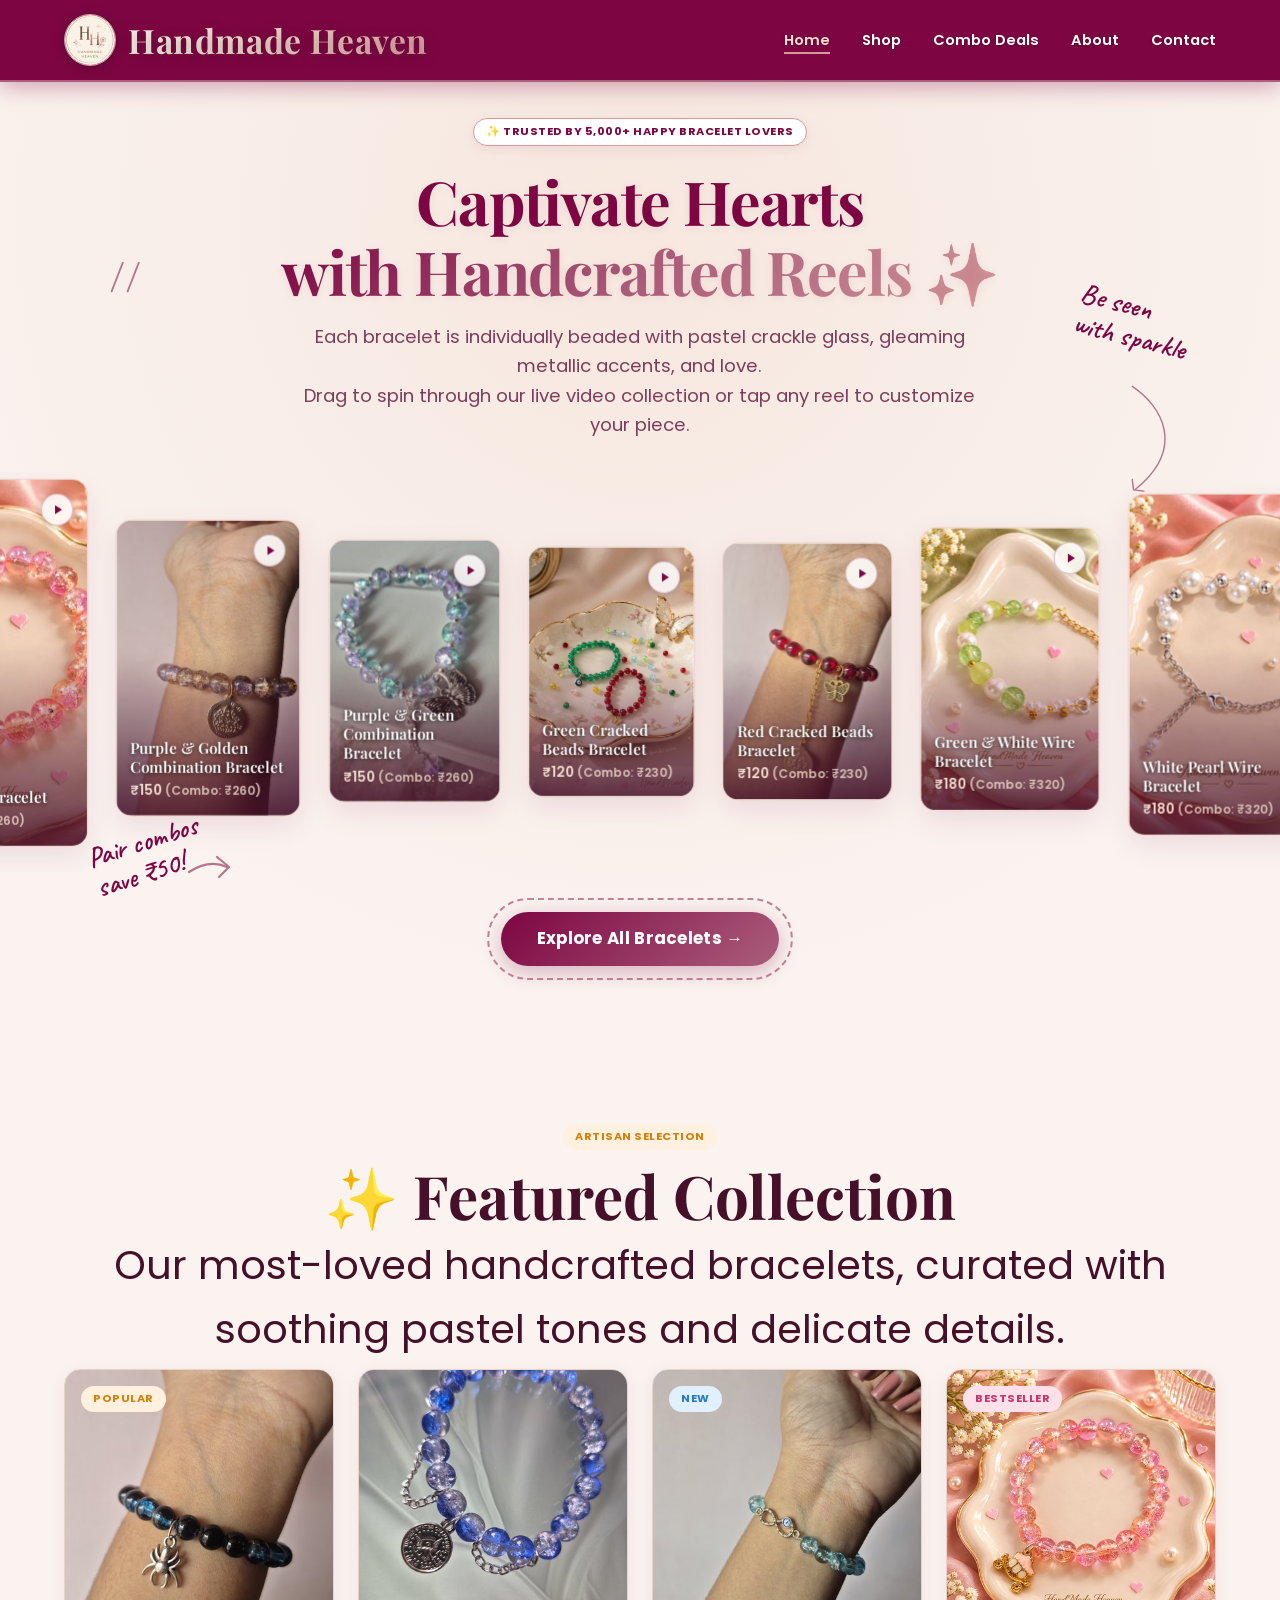
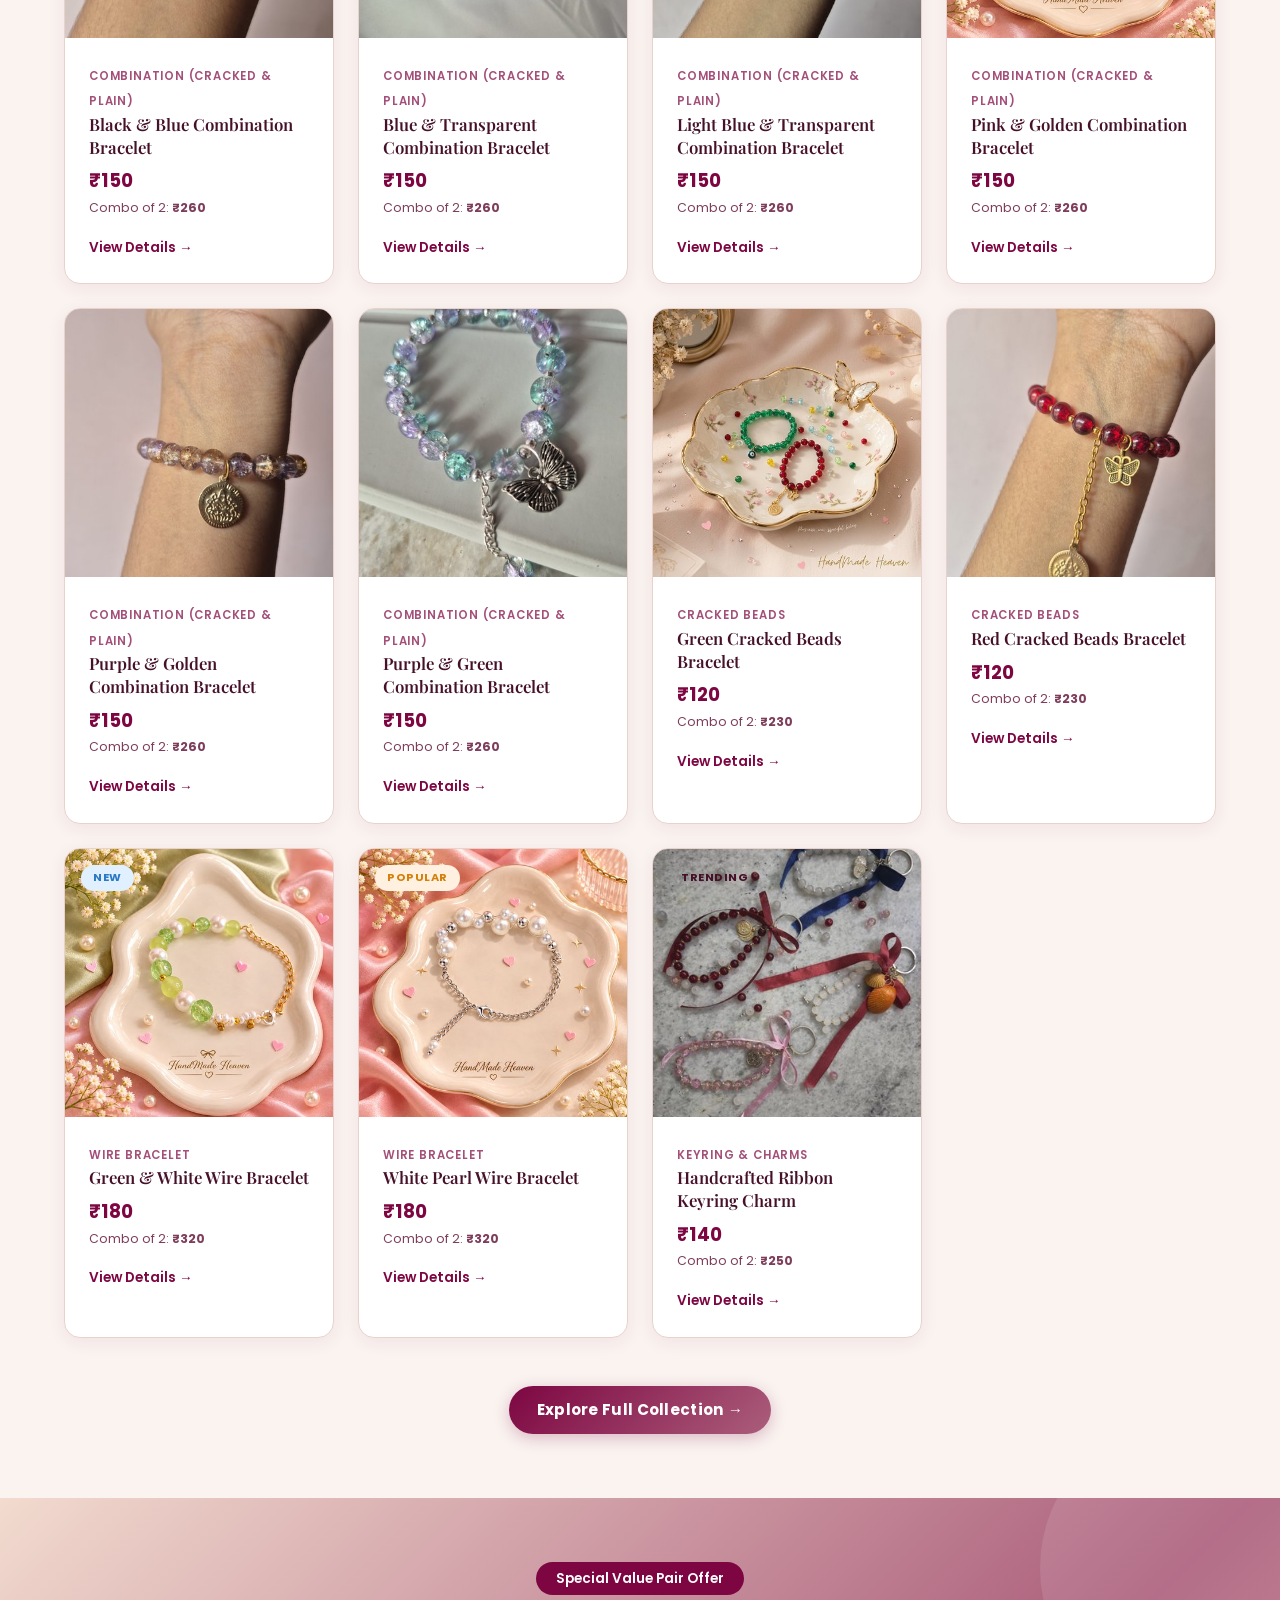
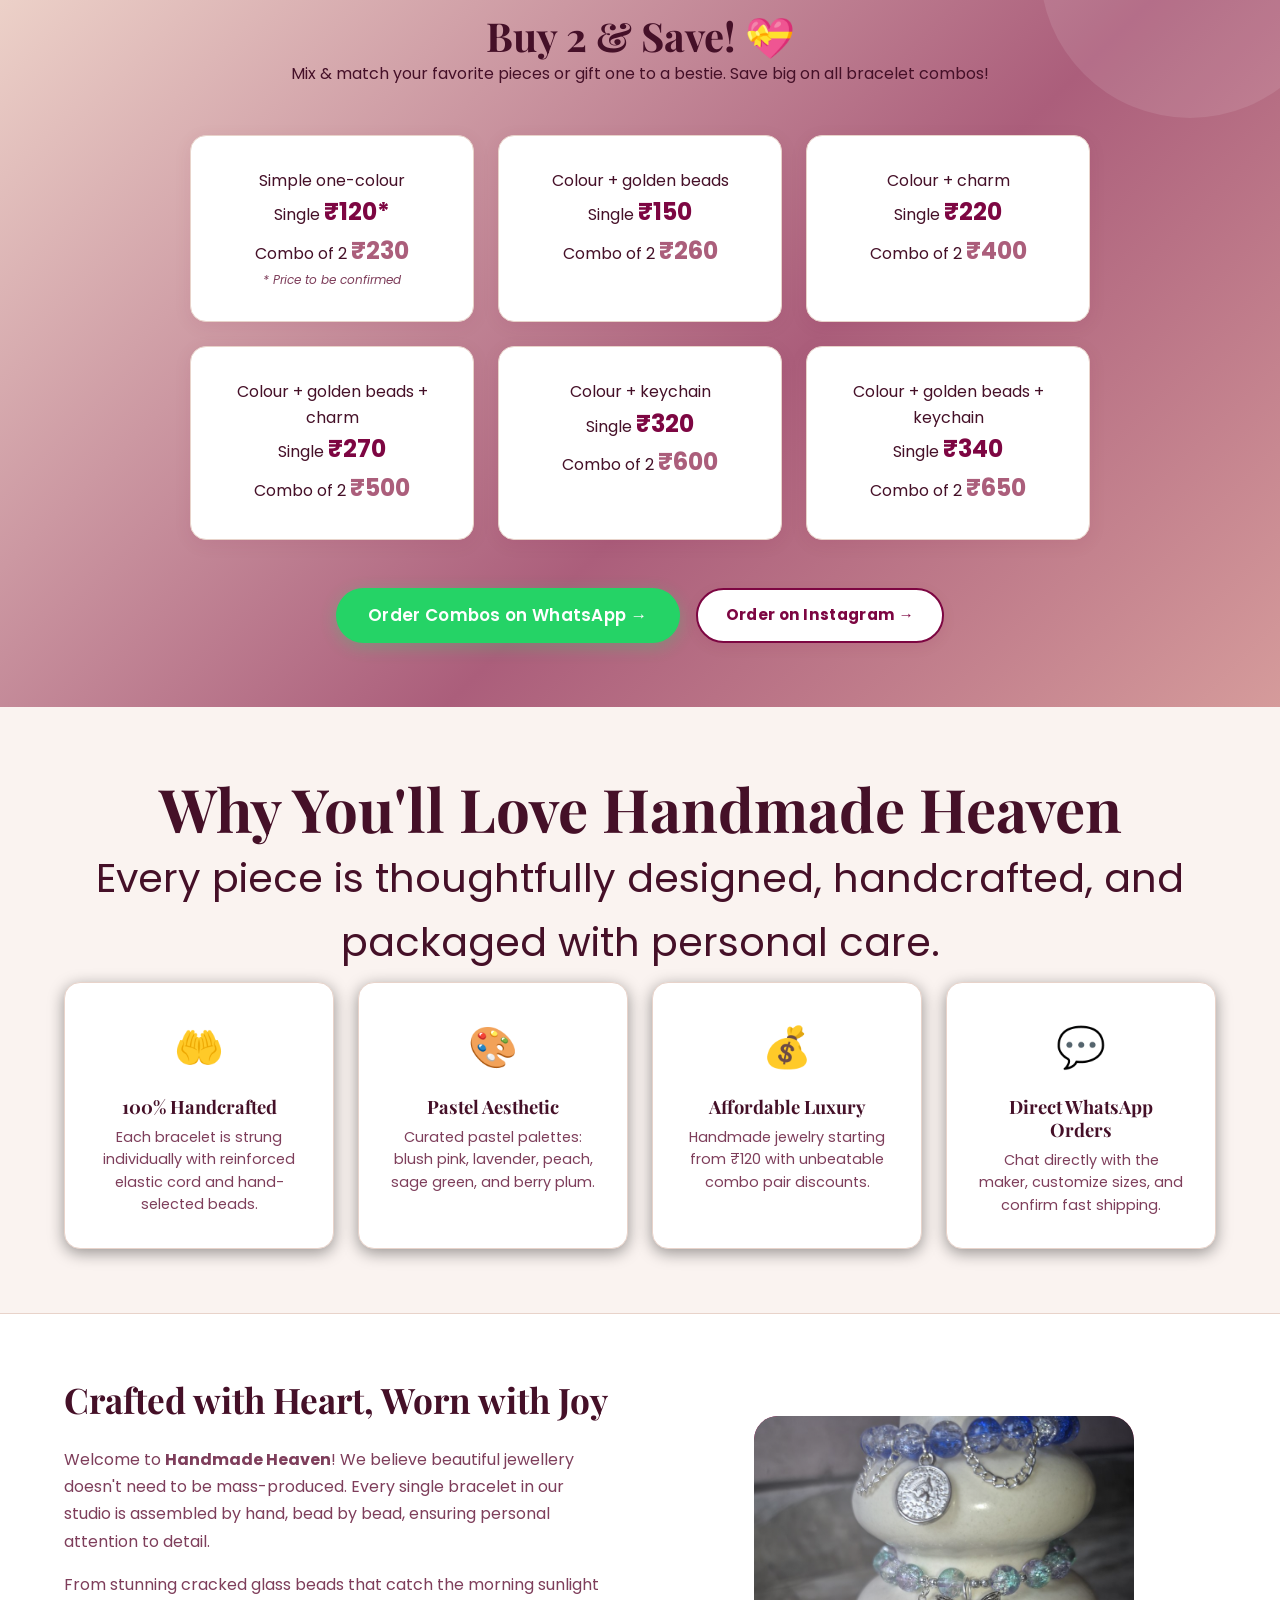
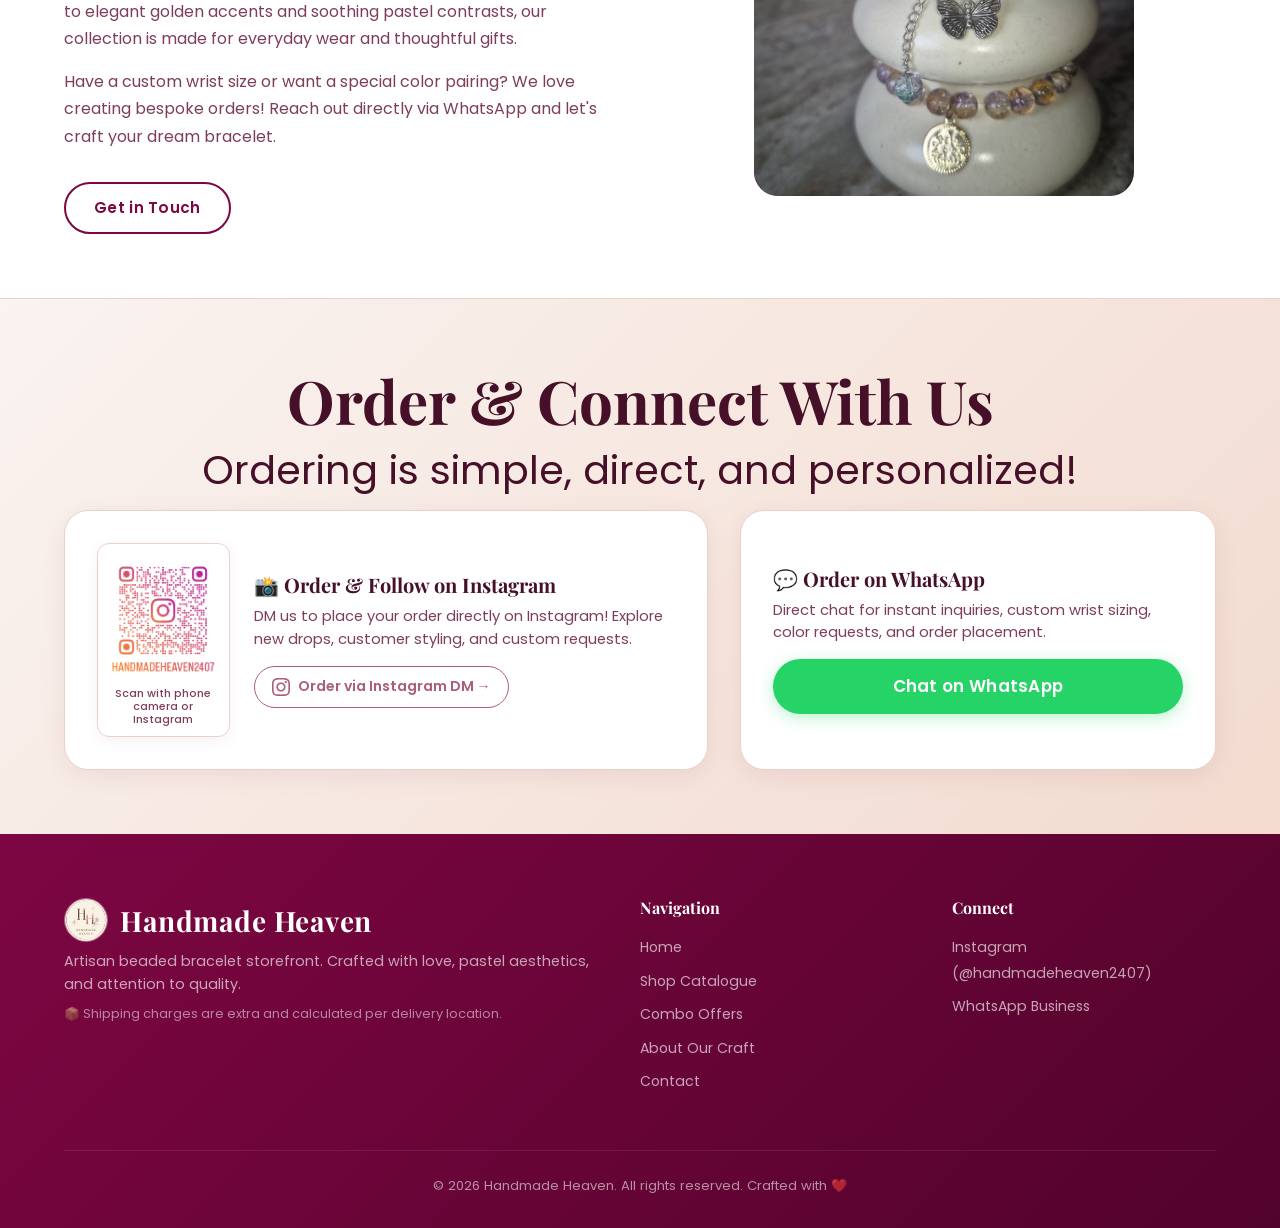
==== commit 7cc5764d: "Enhance button contrast: crisp white text on primary buttons, solid white card background on seconda" ====
--- a/index.html
+++ b/index.html
@@ -130,7 +130,7 @@
 
       <div class="text-center" style="margin-top: var(--space-2xl); display: flex; justify-content: center; gap: 1rem; flex-wrap: wrap;">
         <a href="catalogue.html" class="btn btn-whatsapp btn-lg">Order Combos on WhatsApp &rarr;</a>
-        <a href="https://www.instagram.com/handmadeheaven2407?utm_source=ig_web_button_share_sheet&xtok=ZDNlZDc0MzIxNw==" target="_blank" rel="noopener noreferrer" class="btn btn-secondary btn-lg" style="border-color: #AB5E7B; color: #7D0642; font-weight: 600;">Order on Instagram &rarr;</a>
+        <a href="https://www.instagram.com/handmadeheaven2407?utm_source=ig_web_button_share_sheet&xtok=ZDNlZDc0MzIxNw==" target="_blank" rel="noopener noreferrer" class="btn btn-instagram btn-lg">Order on Instagram &rarr;</a>
       </div>
     </div>
   </section>
--- a/css/style.css
+++ b/css/style.css
@@ -227,25 +227,49 @@
 }
 
 .btn-primary {
-  background: var(--gradient-primary);
-  color: var(--color-text);
-  box-shadow: 0 4px 16px rgba(255, 182, 193, .35);
+  background: linear-gradient(135deg, #7D0642 0%, #AB5E7B 100%);
+  color: #FFFFFF !important;
+  box-shadow: 0 4px 16px rgba(125, 6, 66, 0.25);
+  font-weight: 700;
 }
 
 .btn-primary:hover {
   transform: translateY(-2px);
-  box-shadow: 0 8px 24px rgba(255, 182, 193, .5);
+  background: linear-gradient(135deg, #AB5E7B 0%, #7D0642 100%);
+  color: #FFFFFF !important;
+  box-shadow: 0 8px 24px rgba(125, 6, 66, 0.38);
 }
 
 .btn-secondary {
-  border: 2px solid var(--color-primary);
-  color: var(--color-dark);
-  background: transparent;
+  border: 2px solid #7D0642;
+  color: #7D0642;
+  background: #FFFFFF;
+  font-weight: 700;
+  box-shadow: 0 4px 14px rgba(125, 6, 66, 0.08);
 }
 
 .btn-secondary:hover {
-  background: var(--color-primary);
-  color: #fff;
+  background: #7D0642;
+  color: #FFFFFF !important;
+  border-color: #7D0642;
+  transform: translateY(-2px);
+  box-shadow: 0 6px 20px rgba(125, 6, 66, 0.22);
+}
+
+.btn-instagram {
+  background: #FFFFFF;
+  color: #7D0642;
+  border: 2px solid #7D0642;
+  font-weight: 700;
+  box-shadow: 0 4px 14px rgba(125, 6, 66, 0.08);
+}
+
+.btn-instagram:hover {
+  background: linear-gradient(135deg, #7D0642 0%, #AB5E7B 100%);
+  color: #FFFFFF !important;
+  border-color: #7D0642;
+  transform: translateY(-2px);
+  box-shadow: 0 6px 20px rgba(125, 6, 66, 0.25);
 }
 
 .btn-whatsapp {
@@ -437,30 +461,36 @@
 .nav-hamburger {
   display: none;
   flex-direction: column;
+  justify-content: center;
+  align-items: center;
   gap: 5px;
-  padding: var(--space-sm);
+  width: 44px;
+  height: 44px;
+  padding: 8px;
+  cursor: pointer;
   z-index: 1100;
+  -webkit-tap-highlight-color: transparent;
 }
 
 .nav-hamburger span {
   display: block;
   width: 24px;
-  height: 2px;
-  background: var(--color-text);
+  height: 2.5px;
+  background: #FFFFFF;
   border-radius: 2px;
-  transition: all var(--ease);
-}
-
-.nav-hamburger.open span:nth-child(1) {
-  transform: translateY(7px) rotate(45deg);
-}
-
-.nav-hamburger.open span:nth-child(2) {
+  transition: transform 0.3s ease, opacity 0.3s ease;
+}
+
+.nav-hamburger.active span:nth-child(1) {
+  transform: translateY(7.5px) rotate(45deg);
+}
+
+.nav-hamburger.active span:nth-child(2) {
   opacity: 0;
 }
 
-.nav-hamburger.open span:nth-child(3) {
-  transform: translateY(-7px) rotate(-45deg);
+.nav-hamburger.active span:nth-child(3) {
+  transform: translateY(-7.5px) rotate(-45deg);
 }
 
 /* Mobile menu overlay */
@@ -511,12 +541,47 @@
 }
 
 @media (max-width: 768px) {
-  .nav-links {
-    display: none;
-  }
-
   .nav-hamburger {
     display: flex;
+  }
+
+  .nav-links {
+    position: fixed;
+    top: var(--nav-height);
+    left: 0;
+    right: 0;
+    background: #7D0642;
+    display: flex;
+    flex-direction: column;
+    padding: var(--space-xl);
+    gap: var(--space-lg);
+    box-shadow: 0 10px 30px rgba(125, 6, 66, 0.45);
+    border-bottom: 2px solid #AB5E7B;
+    transform: translateY(-150%);
+    opacity: 0;
+    pointer-events: none;
+    transition: transform 0.3s cubic-bezier(0.16, 1, 0.3, 1), opacity 0.25s ease;
+    z-index: 999;
+  }
+
+  .nav-links.active {
+    transform: translateY(0);
+    opacity: 1;
+    pointer-events: auto;
+  }
+
+  .nav-links a {
+    font-size: 1.15rem;
+    font-weight: 600;
+    color: #FFFFFF;
+    padding: 0.65rem 0;
+    display: block;
+    border-bottom: 1px solid rgba(242, 219, 207, 0.2);
+  }
+
+  .nav-links a:hover,
+  .nav-links a.active {
+    color: #F2DBCF;
   }
 }
 
@@ -662,7 +727,7 @@
   margin: 1rem 0 2rem;
   cursor: grab;
   z-index: 20;
-  touch-action: none;
+  touch-action: pan-y;
   overflow: hidden;
 }
 
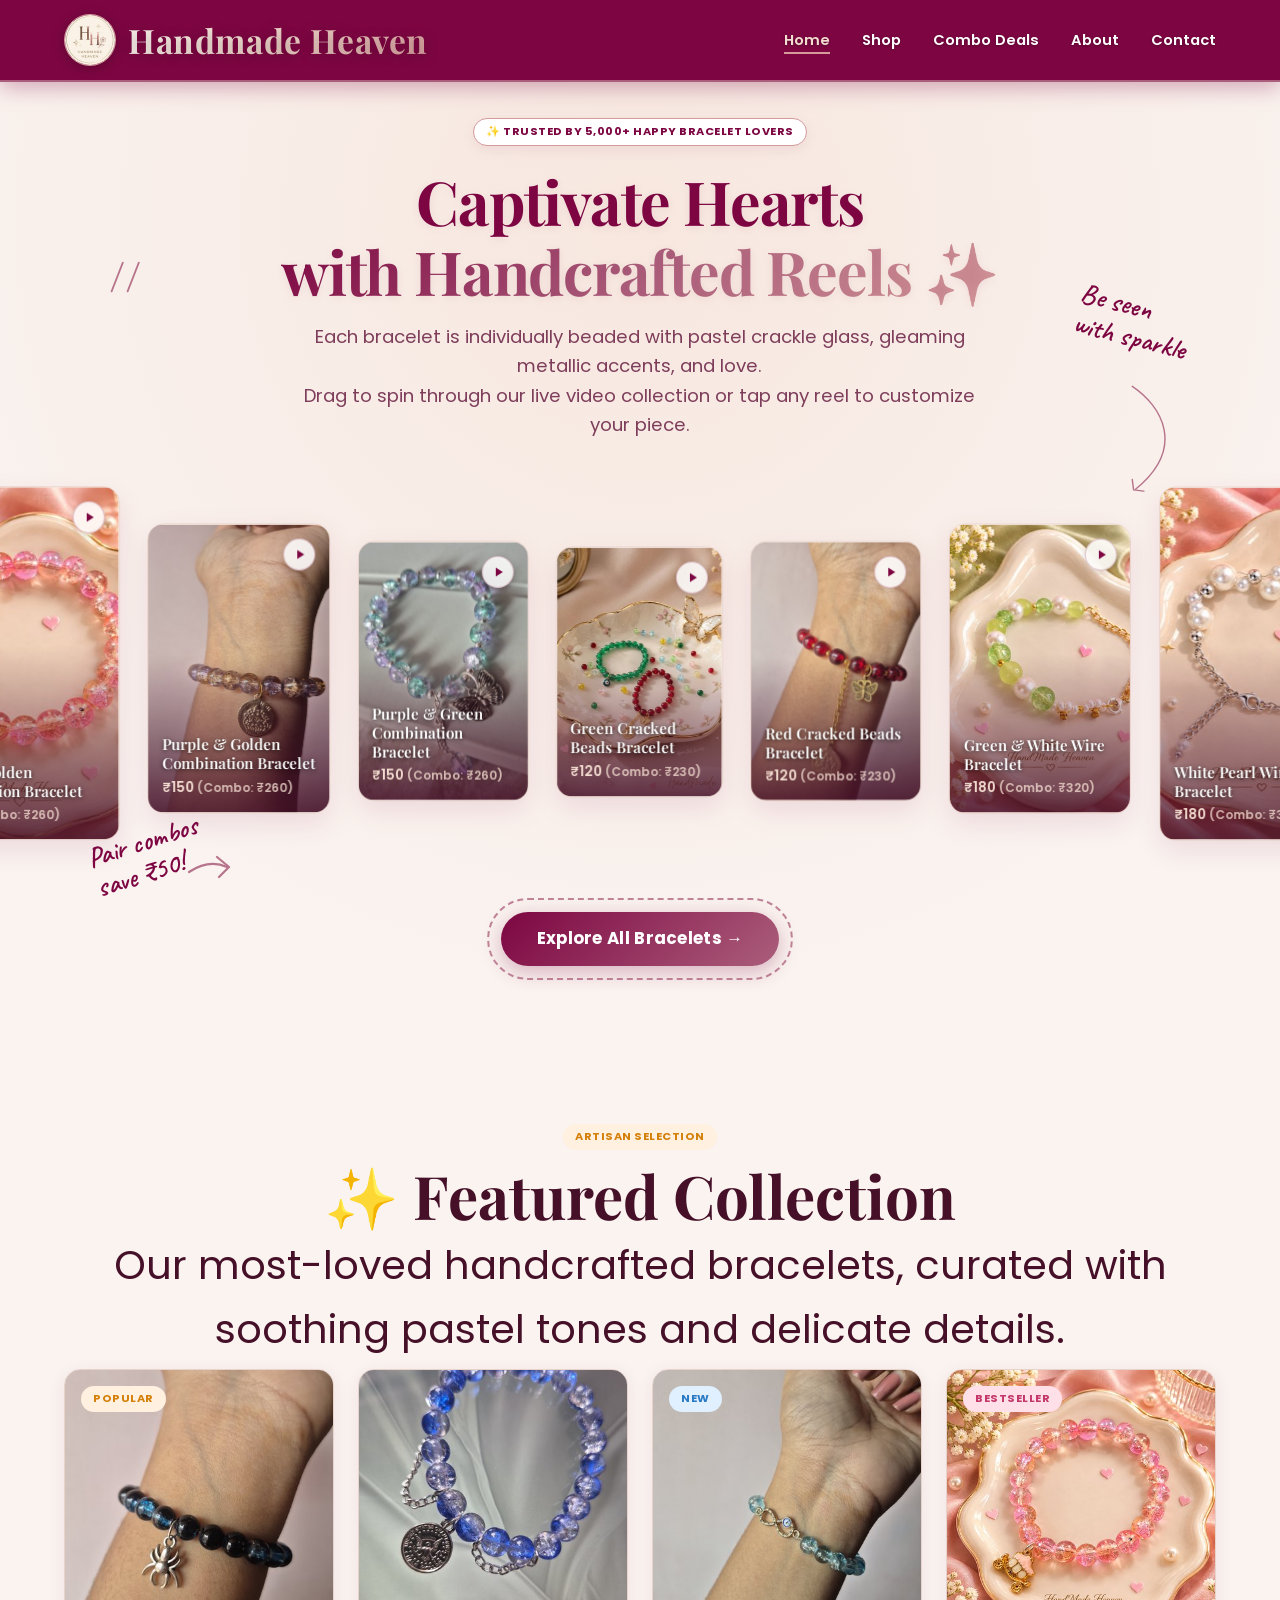
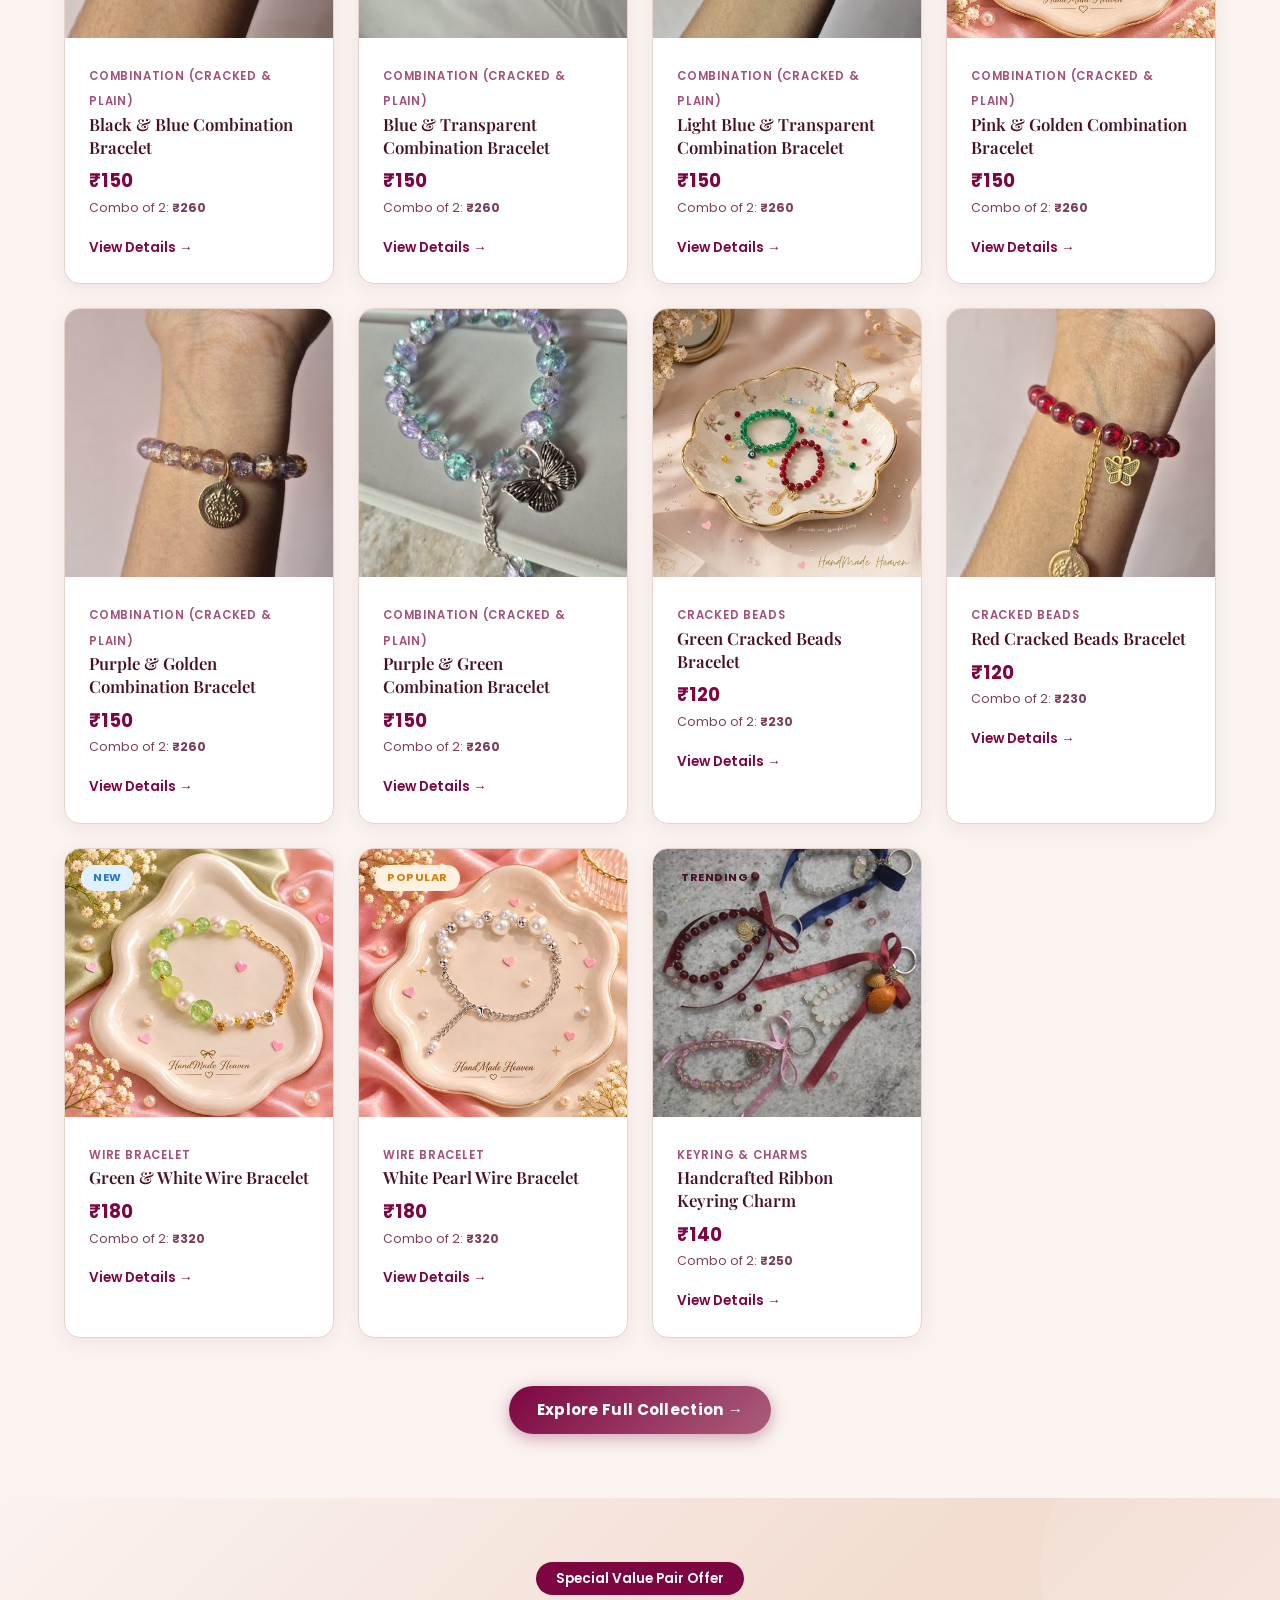
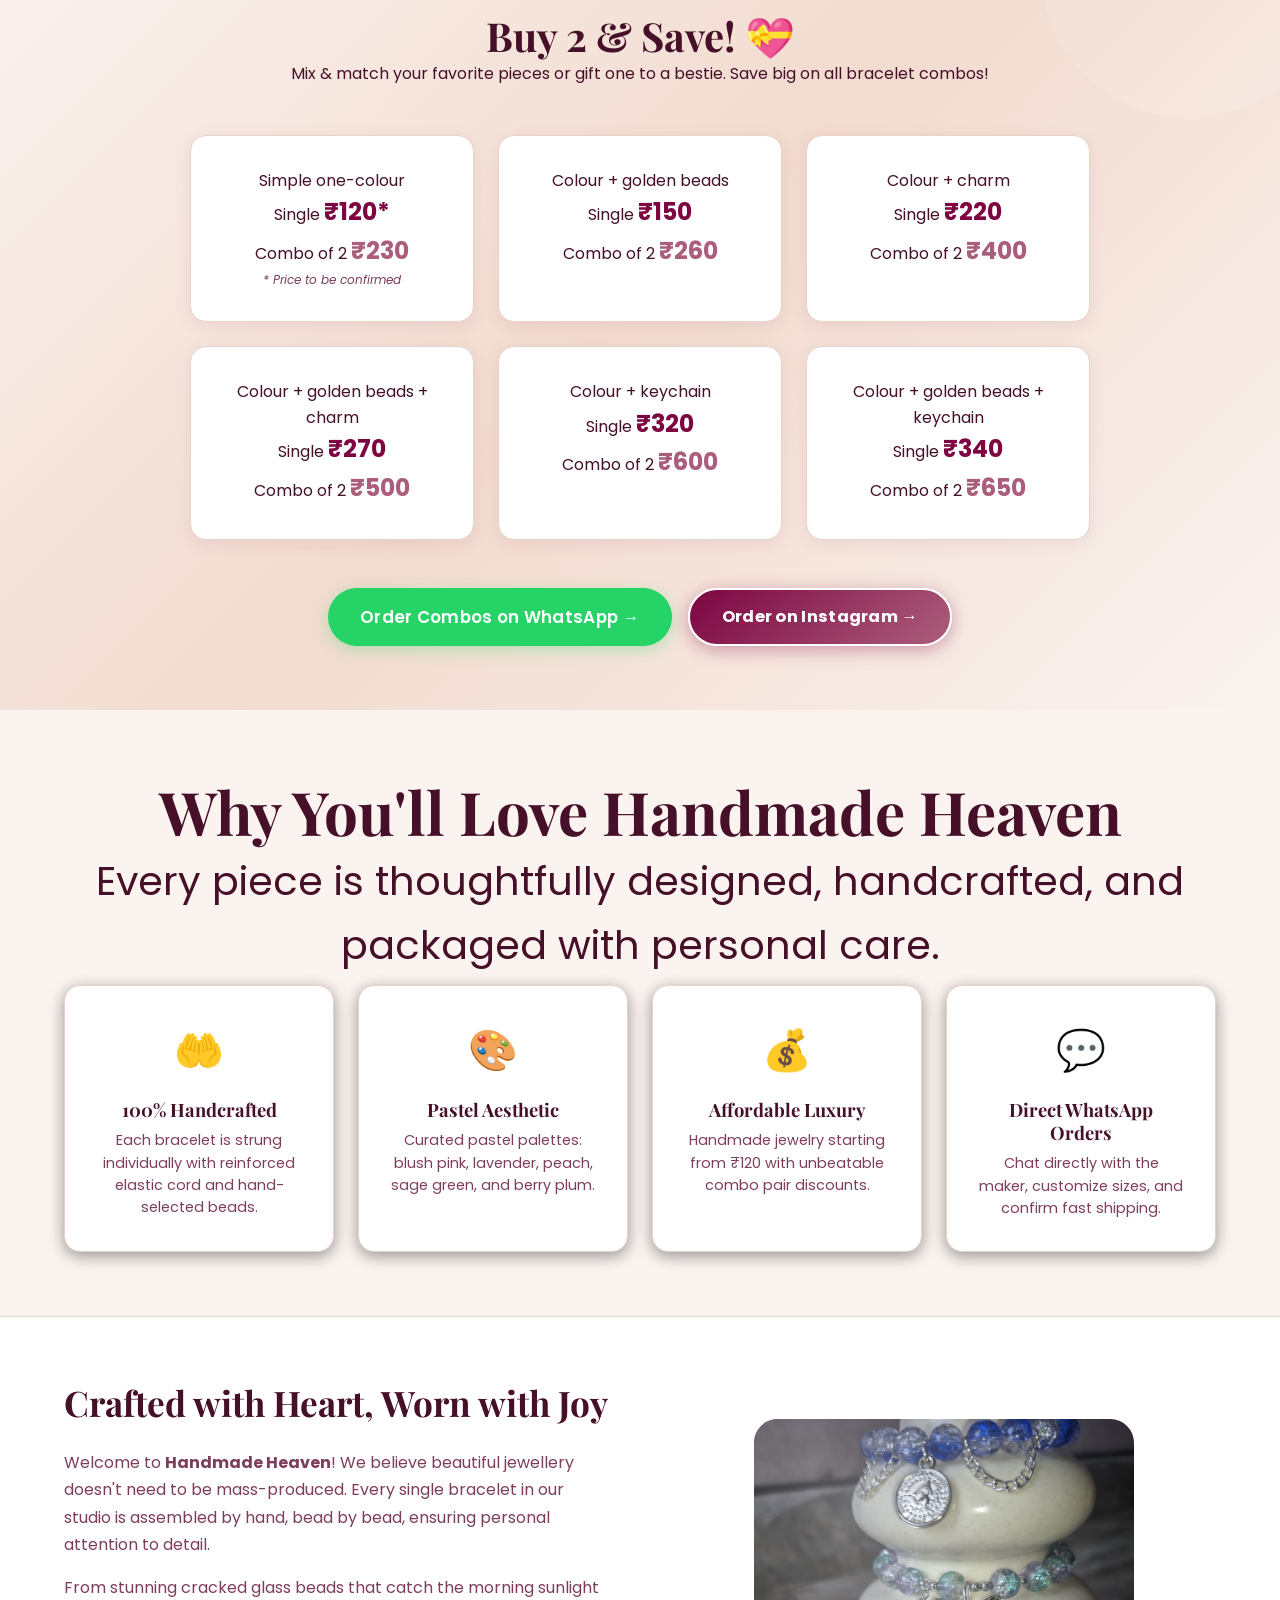
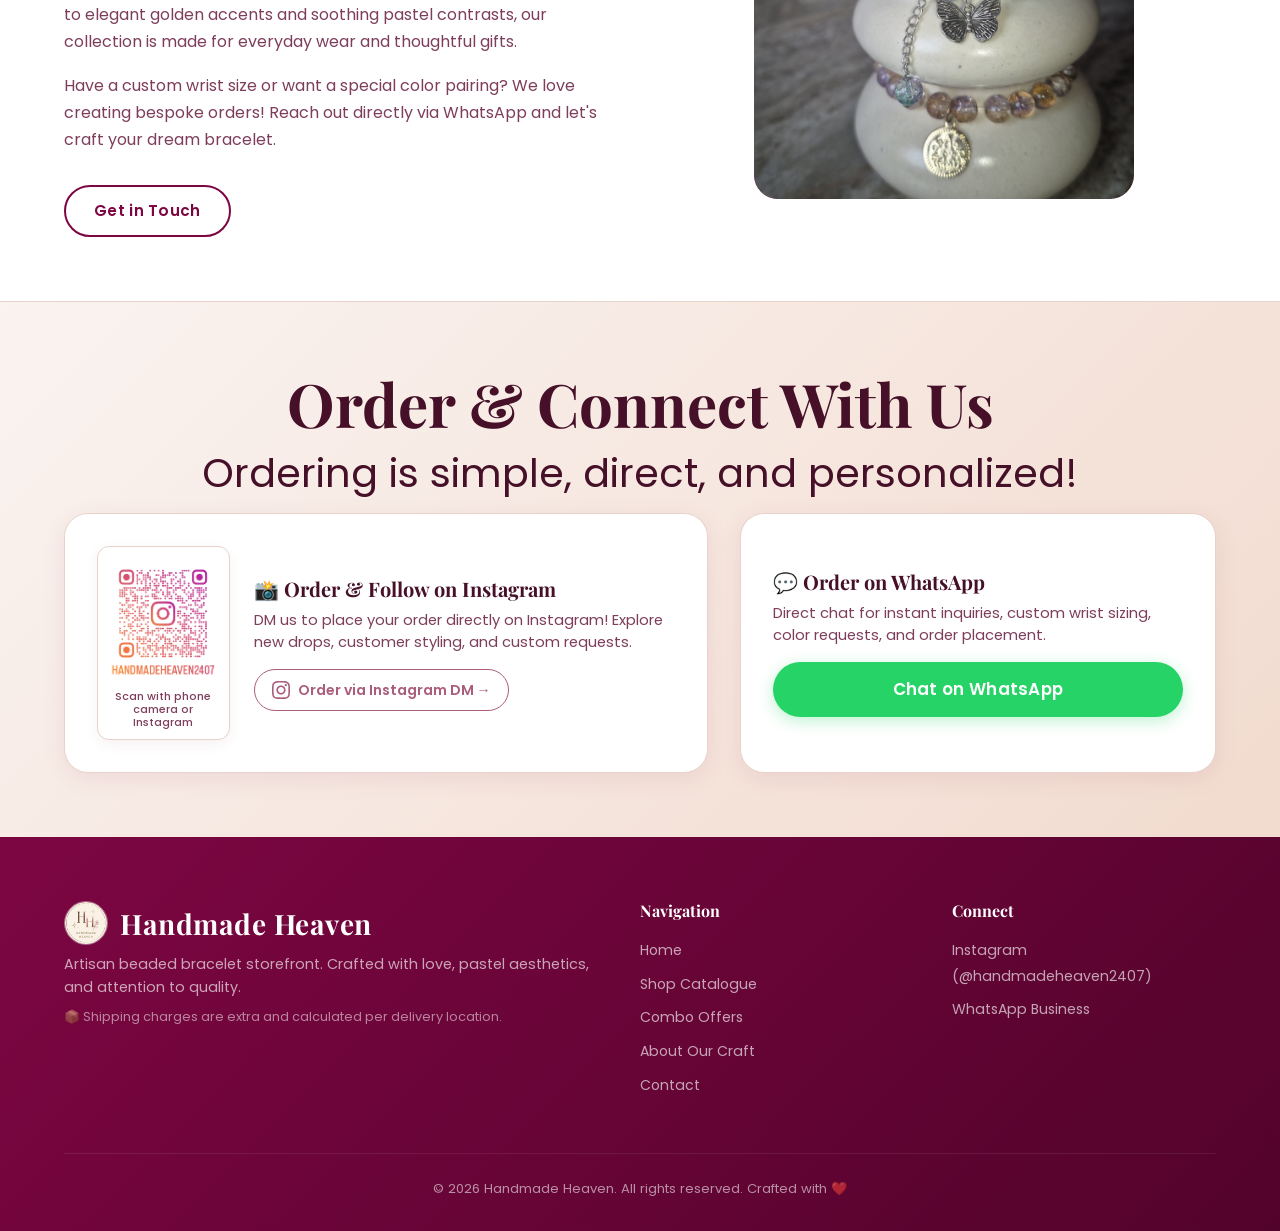
==== commit fadca2fe: "Force pure white text on primary and instagram buttons with cache bust" ====
--- a/index.html
+++ b/index.html
@@ -11,7 +11,7 @@
   <link rel="preconnect" href="https://fonts.googleapis.com">
   <link rel="preconnect" href="https://fonts.gstatic.com" crossorigin>
   <link href="https://fonts.googleapis.com/css2?family=Caveat:wght@600&family=Playfair+Display:ital,wght@0,500;0,600;0,700;1,400&family=Poppins:wght@300;400;500;600;700&display=swap" rel="stylesheet">
-  <link rel="stylesheet" href="css/style.css">
+  <link rel="stylesheet" href="css/style.css?v=2.1">
 </head>
 <body>
 
--- a/css/style.css
+++ b/css/style.css
@@ -226,50 +226,80 @@
   letter-spacing: .3px;
 }
 
-.btn-primary {
-  background: linear-gradient(135deg, #7D0642 0%, #AB5E7B 100%);
+.btn-primary,
+.btn-primary:visited,
+.btn-primary:link,
+a.btn-primary {
+  background: linear-gradient(135deg, #7D0642 0%, #AB5E7B 100%) !important;
   color: #FFFFFF !important;
-  box-shadow: 0 4px 16px rgba(125, 6, 66, 0.25);
-  font-weight: 700;
+  -webkit-text-fill-color: #FFFFFF !important;
+  box-shadow: 0 4px 16px rgba(125, 6, 66, 0.35);
+  font-weight: 700 !important;
+  text-decoration: none !important;
 }
 
 .btn-primary:hover {
   transform: translateY(-2px);
-  background: linear-gradient(135deg, #AB5E7B 0%, #7D0642 100%);
+  background: linear-gradient(135deg, #AB5E7B 0%, #7D0642 100%) !important;
   color: #FFFFFF !important;
-  box-shadow: 0 8px 24px rgba(125, 6, 66, 0.38);
-}
-
-.btn-secondary {
-  border: 2px solid #7D0642;
-  color: #7D0642;
-  background: #FFFFFF;
-  font-weight: 700;
-  box-shadow: 0 4px 14px rgba(125, 6, 66, 0.08);
+  -webkit-text-fill-color: #FFFFFF !important;
+  box-shadow: 0 8px 24px rgba(125, 6, 66, 0.5);
+}
+
+.btn-secondary,
+a.btn-secondary {
+  border: 2px solid #FFFFFF !important;
+  color: #FFFFFF !important;
+  -webkit-text-fill-color: #FFFFFF !important;
+  background: linear-gradient(135deg, #7D0642 0%, #AB5E7B 100%) !important;
+  font-weight: 700 !important;
+  box-shadow: 0 4px 16px rgba(125, 6, 66, 0.35);
+  text-decoration: none !important;
 }
 
 .btn-secondary:hover {
-  background: #7D0642;
+  background: linear-gradient(135deg, #AB5E7B 0%, #7D0642 100%) !important;
   color: #FFFFFF !important;
-  border-color: #7D0642;
+  -webkit-text-fill-color: #FFFFFF !important;
+  border-color: #FFFFFF !important;
   transform: translateY(-2px);
-  box-shadow: 0 6px 20px rgba(125, 6, 66, 0.22);
-}
-
-.btn-instagram {
-  background: #FFFFFF;
-  color: #7D0642;
-  border: 2px solid #7D0642;
-  font-weight: 700;
-  box-shadow: 0 4px 14px rgba(125, 6, 66, 0.08);
+  box-shadow: 0 6px 20px rgba(125, 6, 66, 0.5);
+}
+
+.btn-instagram,
+.btn-instagram:visited,
+.btn-instagram:link,
+a.btn-instagram {
+  display: inline-flex !important;
+  align-items: center !important;
+  justify-content: center !important;
+  gap: var(--space-sm) !important;
+  padding: .875rem 2rem !important;
+  border-radius: var(--radius-full) !important;
+  background: linear-gradient(135deg, #7D0642 0%, #AB5E7B 100%) !important;
+  color: #FFFFFF !important;
+  -webkit-text-fill-color: #FFFFFF !important;
+  border: 2px solid #FFFFFF !important;
+  font-size: 1.02rem !important;
+  font-weight: 700 !important;
+  box-shadow: 0 4px 18px rgba(125, 6, 66, 0.35) !important;
+  text-decoration: none !important;
+  transition: all var(--ease) !important;
 }
 
 .btn-instagram:hover {
-  background: linear-gradient(135deg, #7D0642 0%, #AB5E7B 100%);
+  background: linear-gradient(135deg, #AB5E7B 0%, #7D0642 100%) !important;
   color: #FFFFFF !important;
-  border-color: #7D0642;
+  -webkit-text-fill-color: #FFFFFF !important;
+  border-color: #FFFFFF !important;
   transform: translateY(-2px);
-  box-shadow: 0 6px 20px rgba(125, 6, 66, 0.25);
+  box-shadow: 0 8px 24px rgba(125, 6, 66, 0.5) !important;
+}
+
+.combo-section {
+  background: linear-gradient(135deg, #FAF3F0 0%, #F2DBCF 50%, #E8D3CA 100%);
+  position: relative;
+  overflow: hidden;
 }
 
 .btn-whatsapp {
@@ -1038,7 +1068,7 @@
 
 /* ---------- Combo Deals Section ---------- */
 .combo-section {
-  background: linear-gradient(135deg, var(--color-secondary), var(--color-primary) 60%, var(--color-accent1));
+  background: linear-gradient(135deg, #FAF3F0 0%, #F2DBCF 50%, #FAF3F0 100%);
   position: relative;
   overflow: hidden;
 }
